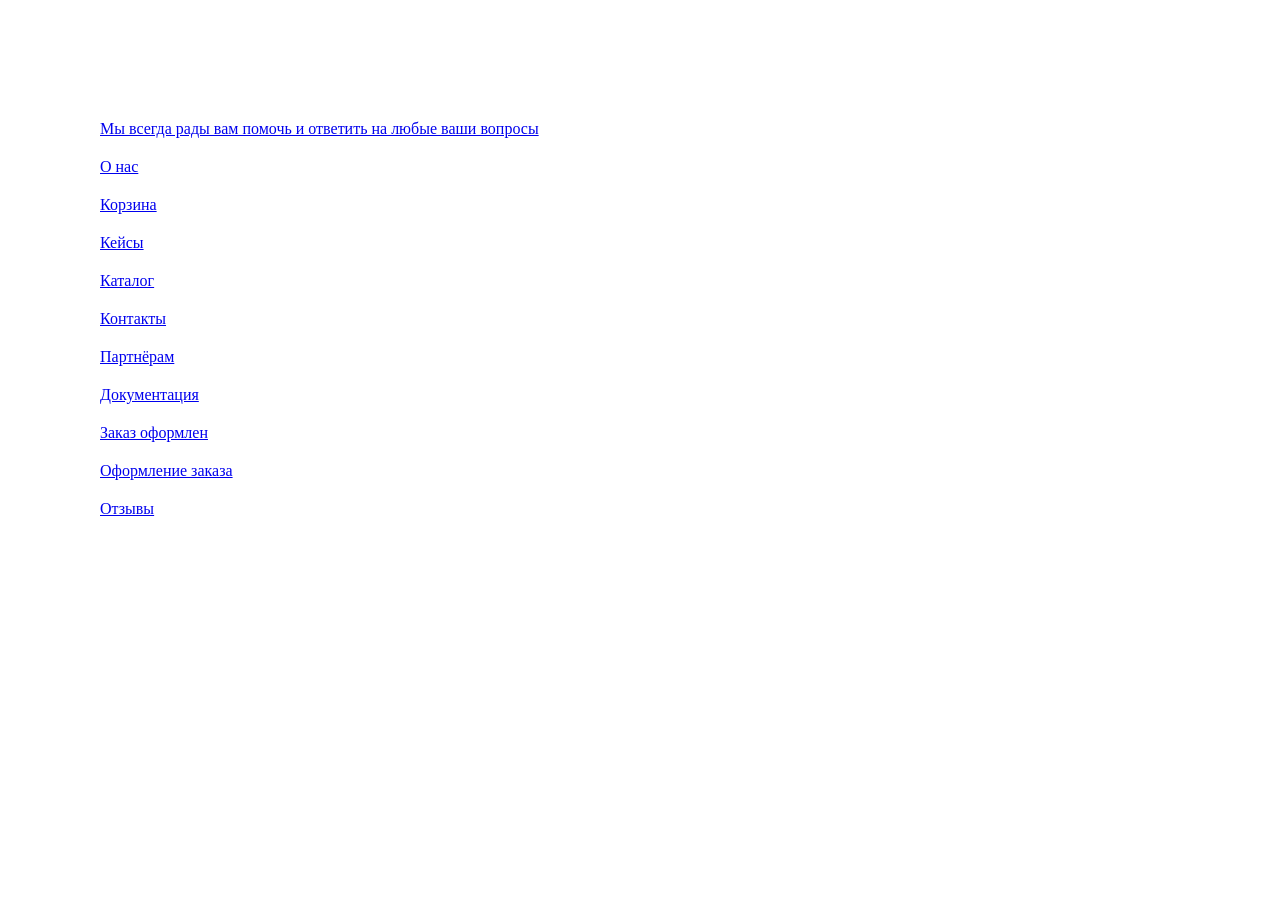
==== index.html @ a1bc340b "Add files via upload" ====
<!DOCTYPE html>
<html lang="en">
<head>
    <meta charset="UTF-8">
    <meta http-equiv="X-UA-Compatible" content="IE=edge">
    <meta name="viewport" content="width=device-width, initial-scale=1.0">
    <title>Document</title>
    <link rel="stylesheet" href="css/style.css">
</head>
<body>
    <div class="a-index">
        <a href="about-info.html">Мы всегда рады вам помочь и ответить на любые ваши вопросы</a>
        <a href="about.html">О нас</a>
        <a href="cart.html">Корзина</a>
        <a href="case.html">Кейсы</a>
        <a href="catalog.html">Каталог</a>
        <a href="contacts.html">Контакты</a>
        <a href="diller.html">Партнёрам</a>
        <a href="documentation.html">Документация</a>
        <a href="order-proc.html">Заказ оформлен</a>
        <a href="ordering.html">Оформление заказа</a>
        <a href="reviews.html">Отзывы</a>
    </div>

</body>
</html>
---- css/style.css ----
.header-about{display:-webkit-box;display:-ms-flexbox;display:flex;padding-top:70px;min-height:900px;background:url("../img/header-about-bg.png") center center/cover no-repeat;padding-left:90px}.header-about .header-text{padding-top:184px;display:-webkit-box;display:-ms-flexbox;display:flex;-webkit-box-orient:vertical;-webkit-box-direction:normal;-ms-flex-direction:column;flex-direction:column}.header-about .header-text h1{font-family:Montserrat;font-style:normal;font-weight:600;font-size:45px;line-height:64px;color:#000}.header-about .header-text p{font-family:Nunito;font-weight:200;font-size:21px;line-height:31px;color:#000;margin-top:30px}.header-about .header-text .send{margin-top:142px;width:206px;height:50px;background:#fde000;-webkit-box-shadow:0px 7px 14px rgba(253,224,0,.08);box-shadow:0px 7px 14px rgba(253,224,0,.08);border:0;font-family:Montserrat;font-style:normal;font-weight:bold;font-size:12px;line-height:31px;letter-spacing:.205em;text-transform:uppercase;color:#212121;cursor:pointer}.header-about .header-text .look-work{width:206px;height:50px;font-size:15px;line-height:0;color:#000;padding-left:21px;padding-top:24px;border-left:.5px solid #000;position:relative}.header-about .header-text .look-work .arrow{position:absolute;left:-1px;bottom:-3px}.swiper{width:773px;height:708px;margin-top:59px}.swiper-slide{text-align:center;font-size:18px;background:#fff;display:-webkit-box;display:-ms-flexbox;display:flex;-webkit-box-orient:vertical;-webkit-box-direction:normal;-ms-flex-direction:column;flex-direction:column;-webkit-box-pack:center;-ms-flex-pack:center;justify-content:center;-webkit-box-align:center;-ms-flex-align:center;align-items:center}.swiper-slide img{display:block;width:100%;height:100%;-o-object-fit:cover;object-fit:cover}.slide-text{width:100%;height:48px;background:#fff;font-family:Montserrat;font-style:normal;font-weight:600;font-size:17px;line-height:31px;color:#000;padding-top:5px}.swiper{margin-left:auto;margin-right:auto}.swiper-pc{width:100%}.swiper-arrow{margin-left:56px;margin-right:15px;padding-top:378px}.swiper-arrow img{cursor:pointer}.swiper-mobile{display:none}.swiper-mobile .swiper-slide{position:relative}.swiper-mobile .swiper-slide video{width:100%}.swiper-mobile .swiper-slide .slider-descr-mobile{position:absolute;bottom:0;left:0;padding:9px;width:100%;height:36px;background:#fff}.product{padding-top:130px}.product h2{text-align:center}.product .product-img{margin-top:130px;display:-webkit-box;display:-ms-flexbox;display:flex;-webkit-box-orient:horizontal;-webkit-box-direction:normal;-ms-flex-direction:row;flex-direction:row}.product .big-img{position:relative;z-index:10}.product .big-img img{width:100%;height:100%}.product .big-img .product-img-bg{position:absolute;top:0;left:-100%;text-align:left;background:rgba(255,255,255,.7);-webkit-backdrop-filter:blur(4px);backdrop-filter:blur(4px);width:100%;height:100%;-webkit-transition:all .3s ease;transition:all .3s ease}.product .big-img .product-img-text{position:absolute;top:0;left:-100%;-webkit-transition:all .3s ease;transition:all .3s ease}.product .big-img .product-img-text h2{margin-top:70px;margin-left:70px;text-align:left}.product .big-img .product-img-text p{text-align:left;font-family:Nunito;font-style:normal;font-weight:200;font-size:20px;line-height:31px;color:#000;margin-left:70px;margin-top:40px}.product .big-img:hover .product-img-bg,.product .big-img:hover .product-img-text{left:0}.product .small-img-top{display:-webkit-box;display:-ms-flexbox;display:flex;-webkit-box-orient:horizontal;-webkit-box-direction:normal;-ms-flex-direction:row;flex-direction:row;height:50%}.product .small-img-top .small-img-top-left{position:relative;z-index:9}.product .small-img-top .small-img-top-left img{height:100%;width:100%}.product .small-img-top .small-img-top-left .product-img-bg{position:absolute;top:0;left:-100%;text-align:left;background:rgba(255,255,255,.7);-webkit-backdrop-filter:blur(4px);backdrop-filter:blur(4px);width:100%;height:100%;-webkit-transition:all .3s ease;transition:all .3s ease}.product .small-img-top .small-img-top-left .product-img-text{position:absolute;top:0;left:-100%;-webkit-transition:all .3s ease;transition:all .3s ease}.product .small-img-top .small-img-top-left h2{margin-top:45%;margin-left:20px;text-align:left}.product .small-img-top .small-img-top-left:hover .product-img-bg,.product .small-img-top .small-img-top-left:hover .product-img-text{left:0}.product .small-img-top .small-img-top-right{position:relative;z-index:8}.product .small-img-top .small-img-top-right img{height:100%;width:100%}.product .small-img-top .small-img-top-right .product-img-bg{position:absolute;top:0;left:-100%;text-align:left;background:rgba(255,255,255,.7);-webkit-backdrop-filter:blur(4px);backdrop-filter:blur(4px);width:100%;height:100%;-webkit-transition:all .3s ease;transition:all .3s ease}.product .small-img-top .small-img-top-right .product-img-text{position:absolute;top:0;left:-100%;-webkit-transition:all .3s ease;transition:all .3s ease}.product .small-img-top .small-img-top-right h2{margin-top:45%;margin-left:20px;text-align:left}.product .small-img-top .small-img-top-right:hover .product-img-bg,.product .small-img-top .small-img-top-right:hover .product-img-text{left:0}.product .small-img-bot{display:-webkit-box;display:-ms-flexbox;display:flex;height:50%}.product .small-img-bot .small-img-bot-left{position:relative;z-index:6}.product .small-img-bot .small-img-bot-left img{width:100%;height:100%}.product .small-img-bot .small-img-bot-left .product-img-bg{position:absolute;top:0;left:-100%;text-align:left;background:rgba(255,255,255,.7);-webkit-backdrop-filter:blur(4px);backdrop-filter:blur(4px);width:100%;height:100%;-webkit-transition:all .3s ease;transition:all .3s ease}.product .small-img-bot .small-img-bot-left .product-img-text{position:absolute;top:0;left:-100%;-webkit-transition:all .3s ease;transition:all .3s ease}.product .small-img-bot .small-img-bot-left .product-img-text h2{margin-top:60%;margin-left:10px;text-align:left;font-size:25px}.product .small-img-bot .small-img-bot-left .product-img-text p{text-align:left;font-family:Nunito;font-style:normal;font-weight:200;font-size:14px;line-height:31px;color:#000;margin-left:10px;margin-top:40px}.product .small-img-bot .small-img-bot-left:hover .product-img-bg,.product .small-img-bot .small-img-bot-left:hover .product-img-text{left:0}.product .small-img-bot .small-img-bot-center{position:relative;z-index:5}.product .small-img-bot .small-img-bot-center img{width:100%;height:100%}.product .small-img-bot .small-img-bot-center .product-img-bg{position:absolute;top:0;left:-100%;text-align:left;background:rgba(255,255,255,.7);-webkit-backdrop-filter:blur(4px);backdrop-filter:blur(4px);width:100%;height:100%;-webkit-transition:all .3s ease;transition:all .3s ease}.product .small-img-bot .small-img-bot-center .product-img-text{position:absolute;top:0;left:-100%;-webkit-transition:all .3s ease;transition:all .3s ease}.product .small-img-bot .small-img-bot-center .product-img-text h2{margin-top:76%;margin-left:10px;text-align:left;font-size:25px}.product .small-img-bot .small-img-bot-center:hover .product-img-bg,.product .small-img-bot .small-img-bot-center:hover .product-img-text{left:0}.product .small-img-bot .small-img-bot-right{position:relative}.product .small-img-bot .small-img-bot-right img{width:100%;height:100%;opacity:1;-webkit-transition:.5s all ease;transition:.5s all ease}.product .small-img-bot .small-img-bot-right .bot-right-text{position:absolute;left:50%;top:50%;-webkit-transform:translate(-50%, -50%);transform:translate(-50%, -50%);font-family:Montserrat;font-style:normal;font-weight:normal;font-size:18px;line-height:31px;color:#000}.product .small-img-bot .small-img-bot-right .bot-right-text img{position:absolute;-webkit-transform:translate(0%, 0%);transform:translate(0%, 0%)}.product .small-img-bot .small-img-bot-right:hover .bot-right-text img{-webkit-transform:translate(-30%, 0%);transform:translate(-30%, 0%)}.product-mobile{display:none}.product-mobile h2{margin-top:55px;margin-bottom:55px;text-align:center}.product-mobile .product-mobile-item{position:relative;height:167px;width:100%}.product-mobile .product-mobile-item a{text-decoration:none}.product-mobile .product-mobile-item a img{opacity:.12;width:100%;height:167px}.product-mobile .product-mobile-item a img:last-child{opacity:1}.product-mobile .product-mobile-item a h2{position:absolute;top:0;margin:0;left:50%;top:50%;-webkit-transform:translate(-50%, -50%);transform:translate(-50%, -50%)}.product-mobile .product-mobile-item a p{position:absolute;font-family:Nunito;font-style:normal;font-weight:200;font-size:14px;line-height:31px;text-align:center;color:#000;left:50%;top:65%;-webkit-transform:translate(-50%, -50%);transform:translate(-50%, -50%)}.product-mobile .product-mobile-item a .arrow-left-m{width:111px;position:absolute;left:50%;top:65%;-webkit-transform:translate(-50%, -50%);transform:translate(-50%, -50%)}.number{padding-top:100px;margin-bottom:130px}.number .number-card{text-align:center;border-right:2px solid}.number .number-card h2{text-align:center;position:relative;z-index:1;padding-top:30px}.number .number-card h2 .yellow{position:absolute;width:71%;height:16px;background:#fde000;bottom:0;z-index:-1;margin-left:15%}.number .number-card .number-text{font-family:Nunito;font-style:normal;font-weight:200;font-size:20px;line-height:31px;text-align:center;color:#000;margin-top:40px;margin-bottom:10px}.number-card:last-child{border-right:0}.demonstration-1-diller{background:url("../img/demonstration-1-bg-diller.png") center center/cover no-repeat;min-height:875px;position:relative}.demonstration-1-diller .demonstration-1-bg-diller{content:"";-webkit-transition:all ease 2s;transition:all ease 2s;position:absolute;top:0;right:0;height:875px;width:100vh;background:-webkit-gradient(linear, right top, left top, color-stop(1.05%, #FFFFFF), color-stop(37.59%, rgba(255, 255, 255, 0.91)), color-stop(82.31%, rgba(255, 255, 255, 0.390625)), color-stop(98.5%, rgba(255, 255, 255, 0)));background:linear-gradient(270deg, #FFFFFF 1.05%, rgba(255, 255, 255, 0.91) 37.59%, rgba(255, 255, 255, 0.390625) 82.31%, rgba(255, 255, 255, 0) 98.5%);z-index:99}.demonstration-1-diller h2{position:absolute;z-index:100;padding-top:339px;right:25px;padding-left:15%;width:60%}.demonstration-1-diller h3{position:absolute;margin-top:100px;float:right;width:60%;z-index:100;padding-top:408px;right:25px;padding-left:15%}.demonstration-1-diller:hover .demonstration-1-bg-diller{width:200vh}.demonstration-1-mobile-diller{background:url("../img/demonstration-1-bg-mob-diller.png") center center/cover no-repeat;padding:40px 20px 40px 20px;display:none}.demonstration-1-mobile-diller h3{margin-top:25px}.demonstration-2-mobile-diller{background:url("../img/demonstration-2-bg-mob-diller.png") center center/cover no-repeat;padding:40px 20px 40px 20px;display:none}.demonstration-2-mobile-diller h3{margin-top:25px}.demonstration-3-mobile-diller{background:url("../img/demonstration-3-bg-mob-diller.png") center center/cover no-repeat;padding:40px 20px 40px 20px;display:none}.demonstration-3-mobile-diller h3{margin-top:25px}.demonstration-2-diller{background:url("../img/demonstration-2-bg-diller.png") center center/cover no-repeat;min-height:875px;position:relative}.demonstration-2-diller .demonstration-2-bg-diller{content:"";-webkit-transition:all ease 2s;transition:all ease 2s;position:absolute;left:0px;height:875px;padding-top:339px;width:50%;background:-webkit-gradient(linear, left top, right top, color-stop(1.05%, #FFFFFF), color-stop(37.59%, rgba(255, 255, 255, 0.91)), color-stop(82.31%, rgba(255, 255, 255, 0.390625)), color-stop(98.5%, rgba(255, 255, 255, 0)));background:linear-gradient(-270deg, #FFFFFF 1.05%, rgba(255, 255, 255, 0.91) 37.59%, rgba(255, 255, 255, 0.390625) 82.31%, rgba(255, 255, 255, 0) 98.5%);text-align:right;padding-right:100px;padding-left:0}.demonstration-2-diller h2{position:absolute;z-index:100;padding-top:339px;left:25px;padding-right:15%;width:60%}.demonstration-2-diller h3{position:absolute;margin-top:100px;float:left;width:60%;z-index:100;padding-top:408px;left:25px;padding-right:15%}.demonstration-2-diller:hover .demonstration-2-bg-diller{width:100%}.demonstration-3-diller{background:url("../img/demonstration-2-bg-diller.png") center center/cover no-repeat;min-height:875px;position:relative}.demonstration-3-diller .demonstration-3-text-diller{content:"";-webkit-transition:all ease 2s;transition:all ease 2s;position:absolute;top:0;right:0;height:875px;width:100vh;background:-webkit-gradient(linear, right top, left top, color-stop(1.05%, #FFFFFF), color-stop(37.59%, rgba(255, 255, 255, 0.91)), color-stop(82.31%, rgba(255, 255, 255, 0.390625)), color-stop(98.5%, rgba(255, 255, 255, 0)));background:linear-gradient(270deg, #FFFFFF 1.05%, rgba(255, 255, 255, 0.91) 37.59%, rgba(255, 255, 255, 0.390625) 82.31%, rgba(255, 255, 255, 0) 98.5%);z-index:99}.demonstration-3-diller h2{position:absolute;z-index:100;padding-top:339px;right:25px;width:60%;padding-left:15%;line-height:54px}.demonstration-3-diller h3{position:absolute;margin-top:100px;width:60%;z-index:100;padding-top:475px;right:25px;padding-left:15%}.demonstration-3-diller:hover .demonstration-3-text-diller{width:200vh}.order{min-height:693px}.order .order-forms{display:-webkit-box;display:-ms-flexbox;display:flex;-webkit-box-orient:vertical;-webkit-box-direction:normal;-ms-flex-direction:column;flex-direction:column}.order .order-forms h2{font-size:19px;line-height:31px;text-align:center;color:#0d0d0d;margin-top:130px;text-align:center}.order .order-forms .phone-form{margin:0 auto;margin-top:33px;width:293px;height:39px;background:rgba(198,198,198,.19);font-family:Montserrat;font-style:normal;font-weight:200;font-size:15px;line-height:31px;text-align:center;color:#afafaf;border:0}.order .order-forms .name-form{margin:0 auto;margin-top:30px;width:293px;height:39px;background:rgba(198,198,198,.19);font-family:Montserrat;font-style:normal;font-weight:200;font-size:15px;line-height:31px;text-align:center;color:#afafaf;border:0}.order .order-forms .load{margin:0 auto;width:155.93px;height:37px;background:rgba(0,0,0,0);margin-top:40px;cursor:pointer}.order .order-forms .send-order{margin:0 auto;margin-top:20px;width:177px;height:42px;background:#fde000;-webkit-box-shadow:0px 8px 13px rgba(253,224,0,.28);box-shadow:0px 8px 13px rgba(253,224,0,.28);font-family:Montserrat;font-style:normal;font-weight:600;font-size:14px;line-height:17px;color:#000;border:0;cursor:pointer}.order .order-forms p{margin-top:30px;font-family:Montserrat;font-style:normal;font-weight:200;font-size:10px;line-height:15px;text-align:center;color:#000}.order .order-titles{margin-top:282px}.order .order-titles h3{margin-top:40px}.modal-send{left:50%;top:50%;-webkit-transform:translate(-50%, -50%);transform:translate(-50%, -50%);margin:0 auto;padding:20px 20px;padding-top:70px;position:fixed;background:#fff;height:90%;width:40%;display:-webkit-box;display:-ms-flexbox;display:flex;-webkit-box-orient:vertical;-webkit-box-direction:normal;-ms-flex-direction:column;flex-direction:column;z-index:10001;display:none}.modal-send h2{text-align:center;margin-bottom:10px}.modal-send input{width:85%;height:55px;margin:0 auto;margin-top:30px;background:rgba(198,198,198,.19);border:0;padding-left:30px}.modal-send textarea{width:85%;height:85px;margin:0 auto;margin-top:30px;background:rgba(198,198,198,.19);border:0;padding-left:30px;padding-top:10px;padding-right:30px;resize:none}.modal-send p{font-family:Nunito;font-style:normal;font-weight:200;font-size:20px;line-height:31px;text-align:center;color:#000;margin-top:40px}.modal-send p a{color:#3b3b3b}.modal-send button{height:67px;width:70%;background:#fde000;border:0;margin:0 auto;margin-top:30px;font-family:Montserrat;font-style:normal;font-weight:600;font-size:14px;line-height:17px;color:#000;cursor:pointer}.close{position:absolute;height:20px;width:20px;top:30px;right:30px;cursor:pointer}.modal-bg{display:none;position:fixed;width:200vh;height:200vh;z-index:10000;background:#000;opacity:.8}.mobile{display:none;width:100%;position:fixed;z-index:9999;background:#fff}.mobile .menu-mobile{height:73px;-webkit-box-shadow:0px 6px 11px rgba(0,0,0,.03);box-shadow:0px 6px 11px rgba(0,0,0,.03);position:relative}.mobile .menu-mobile .logo{position:absolute;left:50%;top:0;-webkit-transform:translate(-50%, 0);transform:translate(-50%, 0);z-index:9999}.mobile .menu-mobile .loop-mobile{position:absolute;top:50%;-webkit-transform:translate(0, -50%);transform:translate(0, -50%);left:20px}.mobile .menu-mobile .hamburger{display:block;position:absolute;right:10px;top:22px;width:34px;height:18px}.mobile .menu-mobile .hamburger span{display:block;height:5px;width:100%;background-color:#000;margin-top:4px;-webkit-transition:.5s all;transition:.5s all}.mobile .menu-mobile .hamburger-active{top:41px}.mobile .menu-mobile .hamburger-active span{margin-top:-5px}.mobile .menu-mobile .hamburger-active span:nth-child(1){-webkit-transform:rotate(-45deg);transform:rotate(-45deg)}.mobile .menu-mobile .hamburger-active span:nth-child(2){display:none}.mobile .menu-mobile .hamburger-active span:nth-child(3){-webkit-transform:rotate(45deg);transform:rotate(45deg)}.mobile .menu-mobile-items{padding-bottom:100%;height:100vh;padding-top:54px;display:none;-webkit-transition:.5s all;transition:.5s all;position:relative}.mobile .menu-mobile-items .call-order{width:181px;height:38px;background:#fde000;border:0;-webkit-box-shadow:0px 9px 11px rgba(253,224,0,.19);box-shadow:0px 9px 11px rgba(253,224,0,.19);font-family:Montserrat;font-weight:600;font-size:13px;line-height:16px;color:#000;cursor:pointer;display:block;margin:0 auto;margin-top:40px}.mobile .menu-mobile-items .back{font-family:Montserrat;font-style:normal;font-weight:normal;font-size:24px;line-height:29px;color:#0b0b0b;text-align:center;margin-top:29px}.mobile .menu-mobile-items ul li{list-style:none;margin-top:15px;text-align:center}.mobile .menu-mobile-items ul li a{text-decoration:none;font-family:Montserrat;font-style:normal;font-weight:normal;font-size:24px;line-height:29px;color:#0b0b0b}.mobile .menu-mobile-items ul li a:hover{font-weight:600;font-size:24px;line-height:29px;color:#0b0b0b}.send-mobile{display:none;margin:0 auto;margin-top:25px;margin-bottom:40px;width:206px;height:50px;background:#fde000;-webkit-box-shadow:0px 7px 14px rgba(253,224,0,.08);box-shadow:0px 7px 14px rgba(253,224,0,.08);border:0;font-family:Montserrat;font-style:normal;font-weight:600;font-size:12px;line-height:31px;letter-spacing:.205em;text-transform:uppercase;color:#212121}.loop-modal{width:100%;height:100%;position:fixed;background:#fff;left:50%;top:50%;-webkit-transform:translate(-50%, -50%);transform:translate(-50%, -50%);z-index:-1;padding:200px 20px}.loop-modal .loop-modal-content{position:relative}.loop-modal .loop-modal-content input{background:#f2f2f2;display:block;margin:0 auto;position:relative;width:80%;height:44px;font-family:Nunito;font-style:normal;font-weight:200;font-size:21px;line-height:31px;text-align:center;color:#000;border:0}.loop-modal .loop-modal-content img{position:absolute;top:14px;left:13%}.loop-modal .loop-modal-content button{display:block;margin:0 auto;width:181px;height:38px;border:0;background:#fde000;-webkit-box-shadow:0px 9px 11px rgba(253,224,0,.19);box-shadow:0px 9px 11px rgba(253,224,0,.19);font-family:Montserrat;font-style:normal;font-weight:500;font-size:13px;line-height:16px;color:#000;margin-top:25px}.loop-modal .loop-modal-content .back{font-family:Montserrat;font-style:normal;font-weight:normal;font-size:24px;line-height:29px;color:#0b0b0b;text-align:center;margin-top:29px}@media(max-width: 1663px){.menu .menu-items ul{margin-left:138px;min-width:650px}}@media(max-width: 1590px){h2{font-size:35px}.product .small-img-bot .small-img-bot-right .bot-right-text{left:45%}}@media(max-width: 1282px){.fixed-button{width:158px;height:83px}.header-about .header-text h1{font-size:27px;line-height:44px}.menu{padding-left:0}.menu .menu-items ul{margin-left:126px;min-width:596px}.product .big-img .product-img-text h2{margin-left:30px}.product .big-img .product-img-text p{font-size:15px;margin-left:30px}.product .small-img-bot .small-img-bot-left .product-img-text h2{font-size:20px}}@media(max-width: 1220px){.product .small-img-bot .small-img-bot-center .product-img-text,.product .small-img-bot .small-img-bot-left .product-img-text{left:-120%}.product .small-img-bot .small-img-bot-center .product-img-text h2,.product .small-img-bot .small-img-bot-left .product-img-text h2{margin-top:60%}.product .small-img-bot .small-img-bot-center .product-img-text p,.product .small-img-bot .small-img-bot-left .product-img-text p{margin-top:0}h2{font-size:25px}.footer-space img{bottom:0;right:0}}@media(max-width: 1062px){.menu .call-order{font-size:10px;width:40%}.demonstration-3-diller h2{line-height:35px}}@media(max-width: 992px){.header-about{padding-left:0;-webkit-box-orient:vertical;-webkit-box-direction:normal;-ms-flex-direction:column;flex-direction:column}.mobile{display:block}.menu,.fixed-button,.swiper-arrow,.swiper-pc{display:none}.swiper-mobile{display:block;width:100%;padding:0 25px;height:372px}h1{text-align:center;font-size:24px;line-height:29px;color:#000;padding-left:10%;padding-right:10%}.header-about .header-text{padding-top:140px}.header-about .header-text .look-work{display:none}.header-about .header-text p{text-align:center;display:block;margin:0 auto;margin-top:25px}.header-about .header-text .send{margin:0 auto;display:none;margin-top:25px}.product{display:none}.product .product-img{margin-top:55px}.product h2{font-family:Montserrat;font-style:normal;font-weight:600;font-size:24px;line-height:29px;text-align:center;color:#000}.send-mobile,.product-mobile{display:block}.number .number-card{border:0}.number .number-card .number-text{font-size:14px;line-height:17px;padding-left:20%;padding-right:20%}.number .number-card h2{font-family:Montserrat;font-style:normal;font-weight:600;font-size:36px;line-height:31px;color:#000}.number .number-card h2 .yellow{width:40%;margin-left:30%}.order .order-titles{display:none}.demonstration-2-diller h3{margin-top:25px}}@media(max-width: 768px){header .header-text{padding-top:67px}header .header-text p{padding-left:4%;padding-right:4%}header .header-text h1{font-size:27px;line-height:29px;padding-left:4%;padding-right:4%}.demonstration-1-diller,.demonstration-2-diller,.demonstration-3-diller{display:none}.demonstration-1-mobile-diller,.demonstration-2-mobile-diller,.demonstration-3-mobile-diller{display:block}.number{padding-top:50px;margin-bottom:50px}footer{min-height:570px;padding-top:20px}footer .footer-social{margin-top:20px}footer .footer-descr{margin-top:20px;font-family:Nunito;font-style:normal;font-weight:300;font-size:7px;line-height:11px;text-align:center;color:#000}footer .footer-descr .footer-year{margin-top:10px}footer .footer-list-1 .footer-title-1,footer .footer-list-1 .footer-title-2{font-size:12px;display:inline;border-right:1px solid;border-color:#acacac;color:#acacac;cursor:pointer;padding-right:30%}footer .footer-list-1 .footer-title-1:hover,footer .footer-list-1 .footer-title-2:hover{font-family:Nunito;font-style:normal;font-weight:600;font-size:12px;line-height:31px;color:#000}footer .footer-list-1 .footer-title-active{color:#000}footer .footer-list-1 .footer-title-3{font-size:12px;display:inline;color:#acacac;cursor:pointer}footer .footer-list-1 .footer-title-3:hover{font-family:Nunito;font-style:normal;font-weight:600;font-size:12px;line-height:31px;color:#000}footer .footer-list-1 .footer-title-active{color:#000}footer .footer-list-1 li{margin-top:0;font-size:13px;font-family:Nunito;font-style:normal;font-weight:bold;line-height:31px}footer .footer-list-2{margin-top:20px}footer .footer-list-2 li{font-family:Nunito;font-style:normal;font-weight:600;font-size:13px;line-height:31px;-webkit-text-decoration-line:underline;text-decoration-line:underline;color:#000}.footer-list-line{width:184px;height:1px;background:#000;display:block;margin:0 auto;margin-top:30px}.footer-space{background:#f2f2f2;padding-top:10px;display:-webkit-box;display:-ms-flexbox;display:flex;-webkit-box-orient:vertical;-webkit-box-direction:normal;-ms-flex-direction:column;flex-direction:column}.footer-space img{position:inherit;display:block;margin:0 auto;width:70px;height:31px}.footer-space p{opacity:1;display:block;text-align:center;margin:0 auto;font-family:Nunito;font-style:normal;font-weight:300;font-size:9px;line-height:31px;color:#000}.ul-2,.ul-3{display:none}.modal-send{width:90%;height:90%}.product-mobile .product-mobile-item a h2{font-size:21px;width:100%}}@media(max-width: 768px)and (max-width: 450px){.product-mobile .product-mobile-item a p{width:100%}.swiper-mobile{height:184px}header{min-height:700px}}@media(max-width: 768px)and (max-width: 374px){footer .footer-list-1 .footer-title-1,footer .footer-list-1 .footer-title-2{border:0}footer .footer-list-1 .footer-title-1,footer .footer-list-1 .footer-title-2,footer .footer-list-1 .footer-title-3,footer .footer-list-1 .footer-title-1:hover,footer .footer-list-1 .footer-title-2:hover,footer .footer-list-1 .footer-title-3:hover,footer .footer-list-1 li a{font-size:9px;width:100%}}*{-webkit-box-sizing:border-box;box-sizing:border-box;margin:0;padding:0}body{overflow-x:hidden}h2{font-family:Montserrat;font-style:normal;font-weight:600;font-size:47px;line-height:31px;color:#000}h3{font-family:Nunito;font-style:normal;font-weight:200;font-size:20px;line-height:31px;color:#000}.menu{-webkit-box-shadow:0px 6px 11px rgba(0,0,0,.03);box-shadow:0px 6px 11px rgba(0,0,0,.03);min-height:86px;padding-left:90px;position:fixed;z-index:9900;background:#fff;width:100%}.menu .menu-items{display:-webkit-box;display:-ms-flexbox;display:flex}.menu .menu-items .logo{position:absolute}.menu .menu-items ul{display:-webkit-box;display:-ms-flexbox;display:flex;-webkit-box-pack:justify;-ms-flex-pack:justify;justify-content:space-between;padding-left:0;margin-left:200px;min-width:800px;margin-top:29px}.menu .menu-items ul li{list-style:none}.menu .menu-items ul li a{text-decoration:none;font-family:Montserrat;font-weight:400;font-size:14px;color:#0b0b0b}.menu .menu-items ul li:hover{border-bottom:3px solid}.menu .menu-items ul li:hover a{font-family:Montserrat;font-style:normal;font-weight:600;font-size:14px;color:#0b0b0b}.menu input{width:20%;height:36px;left:1140px;margin-top:26px;background:#f2f2f2;border:0;padding-left:37px;margin-left:60px;background:url("../icons/loop.svg") no-repeat 11px 9px;background-color:#f2f2f2}.menu .call-order{margin-left:25px;margin-right:60px;margin-top:24px;width:10%;height:38px;background:#fde000;border:0;-webkit-box-shadow:0px 9px 11px rgba(253,224,0,.19);box-shadow:0px 9px 11px rgba(253,224,0,.19);font-family:Montserrat;font-weight:600;font-size:13px;line-height:16px;color:#000;cursor:pointer}.menu .cart-menu{position:absolute;right:17px;top:27px;width:37px;height:31px;margin-left:52px}header{display:-webkit-box;display:-ms-flexbox;display:flex;padding-top:70px;min-height:900px;background:url("../img/header-bg.png") center center/cover no-repeat;padding-left:90px}header .header-text{padding-top:184px;display:-webkit-box;display:-ms-flexbox;display:flex;-webkit-box-orient:vertical;-webkit-box-direction:normal;-ms-flex-direction:column;flex-direction:column}header .header-text h1{font-family:Montserrat;font-style:normal;font-weight:600;font-size:45px;line-height:64px;color:#000}header .header-text p{font-family:Nunito;font-weight:200;font-size:21px;line-height:31px;color:#000;margin-top:30px}header .header-text .send{margin-top:142px;width:206px;height:50px;background:#fde000;-webkit-box-shadow:0px 7px 14px rgba(253,224,0,.08);box-shadow:0px 7px 14px rgba(253,224,0,.08);border:0;font-family:Montserrat;font-style:normal;font-weight:bold;font-size:12px;line-height:31px;letter-spacing:.205em;text-transform:uppercase;color:#212121;cursor:pointer}header .header-text .look-work{width:206px;height:50px;font-size:15px;line-height:0;color:#000;padding-left:21px;padding-top:24px;border-left:.5px solid #000;position:relative}header .header-text .look-work .arrow{position:absolute;left:-1px;bottom:-3px}.cart{padding-top:202px}.cart h1{font-family:Montserrat;font-style:normal;font-weight:normal;font-size:47px;color:#000;text-align:center}.cart h2{font-family:Nunito;font-style:normal;font-weight:normal;font-size:19px;line-height:31px;color:#0d0d0d;text-align:center}.cart .cart-item{padding-right:40px;display:-webkit-box;display:-ms-flexbox;display:flex;height:668px;margin-left:90px}.cart .cart-item .check-img{display:-webkit-box;display:-ms-flexbox;display:flex;width:100%}.cart .cart-item .checkbox{position:absolute;z-index:-1;opacity:0;top:50%;-webkit-transform:translate(0, -50%);transform:translate(0, -50%)}.cart .cart-item .checkbox+label{display:-webkit-box;display:-ms-flexbox;display:flex;height:24px;-webkit-box-align:center;-ms-flex-align:center;align-items:center;-webkit-user-select:none;-moz-user-select:none;-ms-user-select:none;user-select:none;position:relative;top:50%;-webkit-transform:translate(0, -50%);transform:translate(0, -50%)}.cart .cart-item .checkbox+label::before{content:"";display:inline;width:22px;height:22px;-ms-flex-negative:0;flex-shrink:0;-webkit-box-flex:0;-ms-flex-positive:0;flex-grow:0;border:1px solid #0d0d0d;margin-right:.5em;background-repeat:no-repeat;background-position:center center;background-size:50% 50%}.cart .cart-item .checkbox:checked+label::before{background:url("../icons/check.svg") center center no-repeat}.cart .cart-item .cart-img{margin-left:68px;padding-right:30px;width:100%;position:relative;top:50%;-webkit-transform:translate(0, -50%);transform:translate(0, -50%)}.cart .cart-item .cart-item-text{margin-left:70px;display:-webkit-box;display:-ms-flexbox;display:flex;-webkit-box-orient:vertical;-webkit-box-direction:normal;-ms-flex-direction:column;flex-direction:column;position:relative;top:77%;-webkit-transform:translate(0, -50%);transform:translate(0, -50%)}.cart .cart-item .cart-item-text h3{font-family:Nunito;font-style:normal;font-weight:bold;font-size:19px;line-height:31px;color:#0d0d0d}.cart .cart-item .cart-item-text .vertical-size,.cart .cart-item .cart-item-text .horizontal-size{font-family:Nunito;font-style:normal;font-weight:normal;font-size:19px;line-height:31px;color:#0d0d0d}.cart .cart-item .cart-item-text .vertical-size{margin-top:5px}.cart .cart-item .cart-item-text .number-cart{display:block;font-family:Montserrat;font-style:normal;font-weight:600;font-size:19px;line-height:31px;color:#0d0d0d;position:relative;padding-left:28px;margin-top:10px}.cart .cart-item .cart-item-text .number-cart .minus{position:absolute;top:50%;-webkit-transform:translate(0, -50%);transform:translate(0, -50%);left:0}.cart .cart-item .cart-item-text .number-cart .plus{position:absolute;top:50%;-webkit-transform:translate(0, -50%);transform:translate(0, -50%);left:72px}.cart .cart-item .cart-item-text .price{display:-webkit-box;display:-ms-flexbox;display:flex;margin-top:20px}.cart .cart-item .cart-item-text .price .price-text{font-family:Montserrat;font-style:normal;font-weight:600;font-size:36px;line-height:31px;color:#000}.cart .cart-item .cart-item-text .price .price-value{font-family:Montserrat;font-style:normal;font-weight:600;font-size:36px;line-height:31px;color:#000;margin-left:5px}.cart .cart-item .cart-item-text .exam{margin-top:20px;display:-webkit-box;display:-ms-flexbox;display:flex}.cart .cart-item .cart-item-text .exam .exam-text{font-family:Montserrat;font-style:normal;font-weight:normal;font-size:14px;line-height:31px;color:#0d0d0d;margin-left:20px}.cart .final-price{position:relative;left:50%;-webkit-transform:translate(-50%, 0);transform:translate(-50%, 0)}.cart .final-price h2{font-family:Montserrat;font-style:normal;font-weight:normal;line-height:31px;color:#000;text-align:center}.cart .final-price .final-price-cart{display:-webkit-box;display:-ms-flexbox;display:flex;-webkit-box-orient:vertical;-webkit-box-direction:normal;-ms-flex-direction:column;flex-direction:column;width:412px;margin:0 auto}.cart .final-price .final-price-cart h3{font-family:Nunito;font-style:normal;font-weight:bold;font-size:19px;line-height:31px;color:#0d0d0d;margin-top:130px}.cart .final-price .final-price-cart .final-price-cart-item{display:-webkit-box;display:-ms-flexbox;display:flex}.cart .final-price .final-price-cart .final-price-cart-item .final-price-cart-item-name{font-family:Nunito;font-style:normal;font-weight:normal;font-size:19px;line-height:31px;color:#0d0d0d}.cart .final-price .final-price-cart .final-price-cart-item .final-price-cart-item-price{font-family:Nunito;font-style:normal;font-weight:normal;font-size:19px;line-height:31px;color:#0d0d0d;padding-left:17%}.cart .final-price .final-price-value{text-align:center;display:-webkit-box;display:-ms-flexbox;display:flex;margin:0 auto;width:230px;margin-top:70px}.cart .final-price .final-price-value .final-price-value-text{text-align:center;font-family:Montserrat;font-style:normal;font-weight:600;font-size:36px;line-height:31px;color:#000}.cart .final-price .final-price-value .final-price-value-number{font-family:Montserrat;font-style:normal;font-weight:600;font-size:36px;line-height:31px;color:#000;padding-left:10px}.cart button{background:#fde000;-webkit-box-shadow:0px 9px 11px rgba(253,224,0,.19);box-shadow:0px 9px 11px rgba(253,224,0,.19);width:210px;height:47px;font-family:Montserrat;font-style:normal;font-weight:600;font-size:14px;line-height:17px;color:#000;display:block;margin:0 auto;border:0;margin-top:30px}.cart p{text-align:center;font-family:Nunito;font-style:normal;font-weight:normal;font-size:19px;line-height:31px;color:#0d0d0d;padding:0 448px;margin-top:30px;margin-bottom:130px}.cart p span{font-weight:bold}.modal-send{left:50%;top:50%;-webkit-transform:translate(-50%, -50%);transform:translate(-50%, -50%);margin:0 auto;padding:20px 20px;padding-top:70px;position:fixed;background:#fff;height:90%;width:40%;display:-webkit-box;display:-ms-flexbox;display:flex;-webkit-box-orient:vertical;-webkit-box-direction:normal;-ms-flex-direction:column;flex-direction:column;z-index:10001;display:none}.modal-send h2{text-align:center;margin-bottom:10px}.modal-send input{width:85%;height:55px;margin:0 auto;margin-top:30px;background:rgba(198,198,198,.19);border:0;padding-left:30px}.modal-send textarea{width:85%;height:85px;margin:0 auto;margin-top:30px;background:rgba(198,198,198,.19);border:0;padding-left:30px;padding-top:10px;padding-right:30px;resize:none}.modal-send p{font-family:Nunito;font-style:normal;font-weight:200;font-size:20px;line-height:31px;text-align:center;color:#000;margin-top:40px}.modal-send p a{color:#3b3b3b}.modal-send button{height:67px;width:70%;background:#fde000;border:0;margin:0 auto;margin-top:30px;font-family:Montserrat;font-style:normal;font-weight:600;font-size:14px;line-height:17px;color:#000;cursor:pointer}.close{position:absolute;height:20px;width:20px;top:30px;right:30px;cursor:pointer}.modal-bg{display:none;position:fixed;width:200vh;height:200vh;z-index:10000;background:#000;opacity:.8}.mobile{display:none;width:100%;position:fixed;z-index:9999;background:#fff}.mobile .menu-mobile{height:73px;-webkit-box-shadow:0px 6px 11px rgba(0,0,0,.03);box-shadow:0px 6px 11px rgba(0,0,0,.03);position:relative}.mobile .menu-mobile .logo{position:absolute;left:50%;top:0;-webkit-transform:translate(-50%, 0);transform:translate(-50%, 0);z-index:9999}.mobile .menu-mobile .loop-mobile{position:absolute;top:50%;-webkit-transform:translate(0, -50%);transform:translate(0, -50%);left:20px}.mobile .menu-mobile .hamburger{display:block;position:absolute;right:10px;top:22px;width:34px;height:18px}.mobile .menu-mobile .hamburger span{display:block;height:5px;width:100%;background-color:#000;margin-top:4px;-webkit-transition:.5s all;transition:.5s all}.mobile .menu-mobile .hamburger-active{top:41px}.mobile .menu-mobile .hamburger-active span{margin-top:-5px}.mobile .menu-mobile .hamburger-active span:nth-child(1){-webkit-transform:rotate(-45deg);transform:rotate(-45deg)}.mobile .menu-mobile .hamburger-active span:nth-child(2){display:none}.mobile .menu-mobile .hamburger-active span:nth-child(3){-webkit-transform:rotate(45deg);transform:rotate(45deg)}.mobile .menu-mobile-items{padding-bottom:100%;height:100vh;padding-top:54px;display:none;-webkit-transition:.5s all;transition:.5s all;position:relative}.mobile .menu-mobile-items .call-order{width:181px;height:38px;background:#fde000;border:0;-webkit-box-shadow:0px 9px 11px rgba(253,224,0,.19);box-shadow:0px 9px 11px rgba(253,224,0,.19);font-family:Montserrat;font-weight:600;font-size:13px;line-height:16px;color:#000;cursor:pointer;display:block;margin:0 auto;margin-top:40px}.mobile .menu-mobile-items .back{font-family:Montserrat;font-style:normal;font-weight:normal;font-size:24px;line-height:29px;color:#0b0b0b;text-align:center;margin-top:29px}.mobile .menu-mobile-items ul li{list-style:none;margin-top:15px;text-align:center}.mobile .menu-mobile-items ul li a{text-decoration:none;font-family:Montserrat;font-style:normal;font-weight:normal;font-size:24px;line-height:29px;color:#0b0b0b}.mobile .menu-mobile-items ul li a:hover{font-weight:600;font-size:24px;line-height:29px;color:#0b0b0b}.send-mobile{display:none;margin:0 auto;margin-top:25px;margin-bottom:40px;width:206px;height:50px;background:#fde000;-webkit-box-shadow:0px 7px 14px rgba(253,224,0,.08);box-shadow:0px 7px 14px rgba(253,224,0,.08);border:0;font-family:Montserrat;font-style:normal;font-weight:600;font-size:12px;line-height:31px;letter-spacing:.205em;text-transform:uppercase;color:#212121}.loop-modal{width:100%;height:100%;position:fixed;background:#fff;left:50%;top:50%;-webkit-transform:translate(-50%, -50%);transform:translate(-50%, -50%);z-index:-1;padding:200px 20px}.loop-modal .loop-modal-content{position:relative}.loop-modal .loop-modal-content input{background:#f2f2f2;display:block;margin:0 auto;position:relative;width:80%;height:44px;font-family:Nunito;font-style:normal;font-weight:200;font-size:21px;line-height:31px;text-align:center;color:#000;border:0}.loop-modal .loop-modal-content img{position:absolute;top:14px;left:13%}.loop-modal .loop-modal-content button{display:block;margin:0 auto;width:181px;height:38px;border:0;background:#fde000;-webkit-box-shadow:0px 9px 11px rgba(253,224,0,.19);box-shadow:0px 9px 11px rgba(253,224,0,.19);font-family:Montserrat;font-style:normal;font-weight:500;font-size:13px;line-height:16px;color:#000;margin-top:25px}.loop-modal .loop-modal-content .back{font-family:Montserrat;font-style:normal;font-weight:normal;font-size:24px;line-height:29px;color:#0b0b0b;text-align:center;margin-top:29px}@media(max-width: 1663px){.menu .menu-items ul{margin-left:138px;min-width:650px}}@media(max-width: 1590px){h2{font-size:35px}}@media(max-width: 1439px){.cart .cart-item{height:500px}}@media(max-width: 1282px){.fixed-button{width:158px;height:83px}header .header-text h1{font-size:27px;line-height:44px}.menu{padding-left:0}.menu .menu-items ul{margin-left:126px;min-width:596px}.cart .cart-item{height:420px}.cart .final-price h2{margin-top:130px}.cart p{padding:0 200px}}@media(max-width: 1220px){h2{font-size:25px}.footer-space img{bottom:0;right:0}}@media(max-width: 1062px){.menu .call-order{font-size:10px;width:40%}}@media(max-width: 992px){.cart p{margin-bottom:55px;padding:0 60px}.ul-2,.ul-3{display:none}header{padding-left:0;-webkit-box-orient:vertical;-webkit-box-direction:normal;-ms-flex-direction:column;flex-direction:column}.mobile{display:block}.menu,.fixed-button{display:none}h1{text-align:center;font-size:24px;line-height:29px;color:#000;padding-left:10%;padding-right:10%}header .header-text{padding-top:140px}header .header-text .look-work{display:none}header .header-text p{text-align:center;display:block;margin:0 auto;margin-top:25px}header .header-text .send{margin:0 auto;display:none;margin-top:25px}.send-mobile,.product-mobile{display:block}.cart h1{font-size:24px}.cart h2{display:none}.cart .cart-item{-webkit-box-orient:vertical;-webkit-box-direction:normal;-ms-flex-direction:column;flex-direction:column;margin-left:20px;margin-right:40px;margin-bottom:440px}.cart .cart-item .cart-item-text{position:static;margin-left:0;margin-top:130px}.cart .final-price{-webkit-transform:translate(0, 0);transform:translate(0, 0);left:0;position:static;margin-top:400px;margin-left:20px}.cart .final-price .final-price-cart{margin:0}.cart .final-price .final-price-value-text,.cart .final-price .final-price-value-number{font-family:Montserrat;font-style:normal;font-weight:600;font-size:18px;line-height:31px;color:#000}footer{min-height:570px;padding-top:20px}footer .footer-social{margin-top:20px}footer .footer-descr{margin-top:20px;font-family:Nunito;font-style:normal;font-weight:300;font-size:7px;line-height:11px;text-align:center;color:#000}footer .footer-descr .footer-year{margin-top:10px}footer .footer-list-1 .footer-title-1,footer .footer-list-1 .footer-title-2{font-size:12px;display:inline;border-right:1px solid;border-color:#acacac;color:#acacac;cursor:pointer;padding-right:40%}footer .footer-list-1 .footer-title-1:hover,footer .footer-list-1 .footer-title-2:hover{font-family:Nunito;font-style:normal;font-weight:600;font-size:12px;line-height:31px;color:#000}footer .footer-list-1 .footer-title-active{color:#000}footer .footer-list-1 .footer-title-3{font-size:12px;display:inline;color:#acacac;cursor:pointer}footer .footer-list-1 .footer-title-3:hover{font-family:Nunito;font-style:normal;font-weight:600;font-size:12px;line-height:31px;color:#000}footer .footer-list-1 .footer-title-active{color:#000}footer .footer-list-1 li{margin-top:0;font-size:13px;font-family:Nunito;font-style:normal;font-weight:bold;line-height:31px}footer .footer-list-2{margin-top:20px}footer .footer-list-2 li{font-family:Nunito;font-style:normal;font-weight:600;font-size:13px;line-height:31px;-webkit-text-decoration-line:underline;text-decoration-line:underline;color:#000}.footer-list-line{width:184px;height:1px;background:#000;display:block;margin:0 auto;margin-top:30px}.footer-space{background:#f2f2f2;padding-top:10px;display:-webkit-box;display:-ms-flexbox;display:flex;-webkit-box-orient:vertical;-webkit-box-direction:normal;-ms-flex-direction:column;flex-direction:column}.footer-space img{position:inherit;display:block;margin:0 auto;width:70px;height:31px}.footer-space p{opacity:1;display:block;text-align:center;margin:0 auto;font-family:Nunito;font-style:normal;font-weight:300;font-size:9px;line-height:31px;color:#000}.ul-2,.ul-3{display:none}}@media(max-width: 768px){.cart .cart-item{margin-bottom:300px}h1{margin-bottom:59px}.cart .final-price{margin-top:200px}.cart p{padding:0 23px;font-size:14px;line-height:13.5px}header .header-text{padding-top:67px}header .header-text p{padding-left:4%;padding-right:4%}header .header-text h1{font-size:27px;line-height:29px;padding-left:4%;padding-right:4%}.modal-send{width:90%;height:90%}.product-mobile .product-mobile-item a h2{font-size:21px;width:100%}}@media(max-width: 450px){.cart .cart-item{margin-bottom:100px}.cart .final-price .final-price-cart{width:280px}.cart .cart-item .cart-item-text .exam .exam-text{font-size:12px;line-height:17px}.cart .cart-item .cart-item-text .price .price-text,.cart .cart-item .cart-item-text .price .price-value{font-size:25px}.cart .cart-item .cart-img{padding-right:0;margin-left:0;margin-bottom:30px}.cart .final-price{margin-top:0}header{min-height:700px}footer .footer-list-1 .footer-title-1,footer .footer-list-1 .footer-title-2{padding-right:30%}}@media(max-width: 374px){footer .footer-list-1 .footer-title-1,footer .footer-list-1 .footer-title-2{border:0}footer .footer-list-1 .footer-title-1,footer .footer-list-1 .footer-title-2,footer .footer-list-1 .footer-title-3,footer .footer-list-1 .footer-title-1:hover,footer .footer-list-1 .footer-title-2:hover,footer .footer-list-1 .footer-title-3:hover,footer .footer-list-1 li a{font-size:9px;width:100%}}.header-case{display:-webkit-box;display:-ms-flexbox;display:flex;padding-top:70px;min-height:666px;background:url("../img/header-case-bg.png") center center/cover no-repeat;padding-left:90px}@media(max-width: 992px){.header-case{padding-left:0}}header .header-text{padding-top:184px;display:-webkit-box;display:-ms-flexbox;display:flex;-webkit-box-orient:vertical;-webkit-box-direction:normal;-ms-flex-direction:column;flex-direction:column}header .header-text h1{font-family:Montserrat;font-style:normal;font-weight:600;font-size:45px;line-height:64px;color:#000}header .header-text p{font-family:Nunito;font-weight:200;font-size:21px;line-height:31px;color:#000;margin-top:30px}header .header-text .send{margin-top:142px;width:206px;height:50px;background:#fde000;-webkit-box-shadow:0px 7px 14px rgba(253,224,0,.08);box-shadow:0px 7px 14px rgba(253,224,0,.08);border:0;font-family:Montserrat;font-style:normal;font-weight:bold;font-size:12px;line-height:31px;letter-spacing:.205em;color:#212121;cursor:pointer}header .header-text .look-work{width:206px;height:50px;font-size:15px;line-height:0;color:#000;padding-left:21px;padding-top:24px;border-left:.5px solid #000;position:relative}header .header-text .look-work .arrow{position:absolute;left:-1px;bottom:-3px}.number{padding-top:100px;margin-bottom:130px}.number .number-card{text-align:center;border-right:2px solid}.number .number-card h2{text-align:center;position:relative;z-index:1;padding-top:30px}.number .number-card h2 .yellow{position:absolute;width:71%;height:16px;background:#fde000;bottom:0;z-index:-1;margin-left:15%}.number .number-card .number-text{font-family:Nunito;font-style:normal;font-weight:200;font-size:20px;line-height:31px;text-align:center;color:#000;margin-top:40px;margin-bottom:10px}.number-card:last-child{border-right:0}.cases{background:#f5f5f5;padding-top:92px;padding-bottom:15px;display:-webkit-box;display:-ms-flexbox;display:flex}.cases .case{width:50%;padding-left:135px}.cases .case h2{font-family:Montserrat;font-style:normal;font-weight:600;font-size:47px;line-height:31px;color:#000}.cases .case p{font-family:Montserrat;font-style:normal;font-weight:normal;font-size:20px;line-height:31px;color:#000;padding:23px 60px 0 0}.cases .case img{display:block;margin:0 auto;margin-top:108px}.modal-send{left:50%;top:50%;-webkit-transform:translate(-50%, -50%);transform:translate(-50%, -50%);margin:0 auto;padding:20px 20px;padding-top:70px;position:fixed;background:#fff;height:90%;width:40%;display:-webkit-box;display:-ms-flexbox;display:flex;-webkit-box-orient:vertical;-webkit-box-direction:normal;-ms-flex-direction:column;flex-direction:column;z-index:10001;display:none}.modal-send h2{text-align:center;margin-bottom:10px}.modal-send input{width:85%;height:55px;margin:0 auto;margin-top:30px;background:rgba(198,198,198,.19);border:0;padding-left:30px}.modal-send textarea{width:85%;height:85px;margin:0 auto;margin-top:30px;background:rgba(198,198,198,.19);border:0;padding-left:30px;padding-top:10px;padding-right:30px;resize:none}.modal-send p{font-family:Nunito;font-style:normal;font-weight:200;font-size:20px;line-height:31px;text-align:center;color:#000;margin-top:40px}.modal-send p a{color:#3b3b3b}.modal-send button{height:67px;width:70%;background:#fde000;border:0;margin:0 auto;margin-top:30px;font-family:Montserrat;font-style:normal;font-weight:600;font-size:14px;line-height:17px;color:#000;cursor:pointer}.close{position:absolute;height:20px;width:20px;top:30px;right:30px;cursor:pointer}.modal-bg{display:none;position:fixed;width:200vh;height:200vh;z-index:10000;background:#000;opacity:.8}.mobile{display:none;width:100%;position:fixed;z-index:9999;background:#fff}.mobile .menu-mobile{height:73px;-webkit-box-shadow:0px 6px 11px rgba(0,0,0,.03);box-shadow:0px 6px 11px rgba(0,0,0,.03);position:relative}.mobile .menu-mobile .logo{position:absolute;left:50%;top:0;-webkit-transform:translate(-50%, 0);transform:translate(-50%, 0);z-index:9999}.mobile .menu-mobile .loop-mobile{position:absolute;top:50%;-webkit-transform:translate(0, -50%);transform:translate(0, -50%);left:20px}.mobile .menu-mobile .hamburger{display:block;position:absolute;right:10px;top:22px;width:34px;height:18px}.mobile .menu-mobile .hamburger span{display:block;height:5px;width:100%;background-color:#000;margin-top:4px;-webkit-transition:.5s all;transition:.5s all}.mobile .menu-mobile .hamburger-active{top:41px}.mobile .menu-mobile .hamburger-active span{margin-top:-5px}.mobile .menu-mobile .hamburger-active span:nth-child(1){-webkit-transform:rotate(-45deg);transform:rotate(-45deg)}.mobile .menu-mobile .hamburger-active span:nth-child(2){display:none}.mobile .menu-mobile .hamburger-active span:nth-child(3){-webkit-transform:rotate(45deg);transform:rotate(45deg)}.mobile .menu-mobile-items{padding-bottom:100%;height:100vh;padding-top:54px;display:none;-webkit-transition:.5s all;transition:.5s all;position:relative}.mobile .menu-mobile-items .call-order{width:181px;height:38px;background:#fde000;border:0;-webkit-box-shadow:0px 9px 11px rgba(253,224,0,.19);box-shadow:0px 9px 11px rgba(253,224,0,.19);font-family:Montserrat;font-weight:600;font-size:13px;line-height:16px;color:#000;cursor:pointer;display:block;margin:0 auto;margin-top:40px}.mobile .menu-mobile-items .back{font-family:Montserrat;font-style:normal;font-weight:normal;font-size:24px;line-height:29px;color:#0b0b0b;text-align:center;margin-top:29px}.mobile .menu-mobile-items ul li{list-style:none;margin-top:15px;text-align:center}.mobile .menu-mobile-items ul li a{text-decoration:none;font-family:Montserrat;font-style:normal;font-weight:normal;font-size:24px;line-height:29px;color:#0b0b0b}.mobile .menu-mobile-items ul li a:hover{font-weight:600;font-size:24px;line-height:29px;color:#0b0b0b}.send-mobile{display:none;margin:0 auto;margin-top:25px;margin-bottom:40px;width:206px;height:50px;background:#fde000;-webkit-box-shadow:0px 7px 14px rgba(253,224,0,.08);box-shadow:0px 7px 14px rgba(253,224,0,.08);border:0;font-family:Montserrat;font-style:normal;font-weight:600;font-size:12px;line-height:31px;letter-spacing:.205em;text-transform:uppercase;color:#212121}.loop-modal{width:100%;height:100%;position:fixed;background:#fff;left:50%;top:50%;-webkit-transform:translate(-50%, -50%);transform:translate(-50%, -50%);z-index:-1;padding:200px 20px}.loop-modal .loop-modal-content{position:relative}.loop-modal .loop-modal-content input{background:#f2f2f2;display:block;margin:0 auto;position:relative;width:80%;height:44px;font-family:Nunito;font-style:normal;font-weight:200;font-size:21px;line-height:31px;text-align:center;color:#000;border:0}.loop-modal .loop-modal-content img{position:absolute;top:14px;left:13%}.loop-modal .loop-modal-content button{display:block;margin:0 auto;width:181px;height:38px;border:0;background:#fde000;-webkit-box-shadow:0px 9px 11px rgba(253,224,0,.19);box-shadow:0px 9px 11px rgba(253,224,0,.19);font-family:Montserrat;font-style:normal;font-weight:500;font-size:13px;line-height:16px;color:#000;margin-top:25px}.loop-modal .loop-modal-content .back{font-family:Montserrat;font-style:normal;font-weight:normal;font-size:24px;line-height:29px;color:#0b0b0b;text-align:center;margin-top:29px}@media(max-width: 1663px){.menu .menu-items ul{margin-left:138px;min-width:650px}}@media(max-width: 1590px){.header-text-right{padding-left:15%}h2{font-size:35px}.product .small-img-bot .small-img-bot-right .bot-right-text{left:45%}}@media(max-width: 1330px){.header-text-right{display:none}}@media(max-width: 1282px){.fixed-button{width:158px;height:83px}header .header-text h1{font-size:27px;line-height:44px}header .header-text p{width:60%}.menu{padding-left:0}.menu .menu-items ul{margin-left:126px;min-width:596px}.product .big-img .product-img-text h2{margin-left:30px}.product .big-img .product-img-text p{font-size:15px;margin-left:30px}.product .small-img-bot .small-img-bot-left .product-img-text h2{font-size:20px}}@media(max-width: 1220px){.cases{-webkit-box-orient:vertical;-webkit-box-direction:normal;-ms-flex-direction:column;flex-direction:column}.cases .case{width:100%;margin-top:90px;padding-right:135px}.product .small-img-bot .small-img-bot-center .product-img-text,.product .small-img-bot .small-img-bot-left .product-img-text{left:-120%}.product .small-img-bot .small-img-bot-center .product-img-text h2,.product .small-img-bot .small-img-bot-left .product-img-text h2{margin-top:60%}.product .small-img-bot .small-img-bot-center .product-img-text p,.product .small-img-bot .small-img-bot-left .product-img-text p{margin-top:0}h2{font-size:25px}.footer-space img{bottom:0;right:0}}@media(max-width: 1062px){.menu .call-order{font-size:10px;width:40%}.demonstration-3-diller h2{line-height:35px}}@media(max-width: 992px){.cases .case{padding:0 50px}.cases .case p{padding-right:0}.cases .case img{width:100%}.header-text-right{display:none}header{min-height:500px;padding-left:0;-webkit-box-orient:vertical;-webkit-box-direction:normal;-ms-flex-direction:column;flex-direction:column}.mobile{display:block}.menu,.fixed-button,.swiper-arrow,.swiper-pc{display:none}.swiper-mobile{display:block;width:100%;padding:0 25px;height:372px}h1{text-align:center;font-size:24px;line-height:29px;color:#000;padding-left:10%;padding-right:10%}header .header-text{padding-top:140px}header .header-text .look-work{display:none}header .header-text p{text-align:center;display:block;margin:0 auto;margin-top:25px}header .header-text .send{margin:0 auto;display:none;margin-top:25px}.product{display:none}.product .product-img{margin-top:55px}.product h2{font-family:Montserrat;font-style:normal;font-weight:600;font-size:24px;line-height:29px;text-align:center;color:#000}.send-mobile,.product-mobile{display:block}.number .number-card{border:0}.number .number-card .number-text{font-size:14px;line-height:17px;padding-left:20%;padding-right:20%}.number .number-card h2{font-family:Montserrat;font-style:normal;font-weight:600;font-size:36px;line-height:31px;color:#000}.number .number-card h2 .yellow{width:40%;margin-left:30%}.order .order-titles{display:none}.demonstration-2-diller h3{margin-top:25px}header .header-text{padding-top:115px}header .header-text p{padding-left:4%;padding-right:4%}header .header-text h1{font-size:27px;line-height:29px;padding-left:4%;padding-right:4%}.demonstration-1-diller,.demonstration-2-diller,.demonstration-3-diller{display:none}.demonstration-1-mobile-diller,.demonstration-2-mobile-diller,.demonstration-3-mobile-diller{display:block}.number{padding-top:50px;margin-bottom:50px}footer{min-height:570px;padding-top:20px}footer .footer-social{margin-top:20px}footer .footer-descr{margin-top:20px;font-family:Nunito;font-style:normal;font-weight:300;font-size:7px;line-height:11px;text-align:center;color:#000}footer .footer-descr .footer-year{margin-top:10px}footer .footer-list-1 .footer-title-1,footer .footer-list-1 .footer-title-2{font-size:12px;display:inline;border-right:1px solid;border-color:#acacac;color:#acacac;cursor:pointer;padding-right:30%}footer .footer-list-1 .footer-title-1:hover,footer .footer-list-1 .footer-title-2:hover{font-family:Nunito;font-style:normal;font-weight:600;font-size:12px;line-height:31px;color:#000}footer .footer-list-1 .footer-title-active{color:#000}footer .footer-list-1 .footer-title-3{font-size:12px;display:inline;color:#acacac;cursor:pointer}footer .footer-list-1 .footer-title-3:hover{font-family:Nunito;font-style:normal;font-weight:600;font-size:12px;line-height:31px;color:#000}footer .footer-list-1 .footer-title-active{color:#000}footer .footer-list-1 li{margin-top:0;font-size:13px;font-family:Nunito;font-style:normal;font-weight:bold;line-height:31px}footer .footer-list-2{margin-top:20px}footer .footer-list-2 li{font-family:Nunito;font-style:normal;font-weight:600;font-size:13px;line-height:31px;-webkit-text-decoration-line:underline;text-decoration-line:underline;color:#000}.footer-list-line{width:184px;height:1px;background:#000;display:block;margin:0 auto;margin-top:30px}.footer-space{background:#f2f2f2;padding-top:10px;display:-webkit-box;display:-ms-flexbox;display:flex;-webkit-box-orient:vertical;-webkit-box-direction:normal;-ms-flex-direction:column;flex-direction:column}.footer-space img{position:inherit;display:block;margin:0 auto;width:70px;height:31px}.footer-space p{opacity:1;display:block;text-align:center;margin:0 auto;font-family:Nunito;font-style:normal;font-weight:300;font-size:9px;line-height:31px;color:#000}.ul-2,.ul-3{display:none}.modal-send{width:90%;height:90%}.product-mobile .product-mobile-item a h2{font-size:21px;width:100%}}@media(max-width: 992px)and (max-width: 450px){.cases .case{padding:0 20px}.product-mobile .product-mobile-item a p{width:100%}header{min-height:500px}}@media(max-width: 992px)and (max-width: 374px){footer .footer-list-1 .footer-title-1,footer .footer-list-1 .footer-title-2{border:0}footer .footer-list-1 .footer-title-1,footer .footer-list-1 .footer-title-2,footer .footer-list-1 .footer-title-3,footer .footer-list-1 .footer-title-1:hover,footer .footer-list-1 .footer-title-2:hover,footer .footer-list-1 .footer-title-3:hover,footer .footer-list-1 li a{font-size:9px;width:100%}}header{display:-webkit-box;display:-ms-flexbox;display:flex;padding-top:70px;min-height:900px;background:url("../img/header-bg.png") center center/cover no-repeat;padding-left:90px}header .header-text{padding-top:184px;display:-webkit-box;display:-ms-flexbox;display:flex;-webkit-box-orient:vertical;-webkit-box-direction:normal;-ms-flex-direction:column;flex-direction:column}header .header-text h1{font-family:Montserrat;font-style:normal;font-weight:600;font-size:45px;line-height:64px;color:#000}header .header-text p{font-family:Nunito;font-weight:200;font-size:21px;line-height:31px;color:#000;margin-top:30px}header .header-text .send{margin-top:142px;width:206px;height:50px;background:#fde000;-webkit-box-shadow:0px 7px 14px rgba(253,224,0,.08);box-shadow:0px 7px 14px rgba(253,224,0,.08);border:0;font-family:Montserrat;font-style:normal;font-weight:bold;font-size:12px;line-height:31px;letter-spacing:.205em;text-transform:uppercase;color:#212121;cursor:pointer}header .header-text .look-work{width:206px;height:50px;font-size:15px;line-height:0;color:#000;padding-left:21px;padding-top:24px;border-left:.5px solid #000;position:relative}header .header-text .look-work .arrow{position:absolute;left:-1px;bottom:-3px}.catalog{min-height:1018px;padding:202px 90px}.catalog h1{font-family:Montserrat;font-style:normal;font-weight:normal;font-size:47px;line-height:31px;color:#000;text-align:center}.catalog .catalog-items{padding-top:100px}.catalog .catalog-items .catalog-title-block .catalog-title{list-style:none;cursor:pointer;font-family:Nunito;font-style:normal;font-weight:normal;font-size:19px;line-height:31px;margin-top:25px;border-bottom:1px solid #d8d8d8;position:relative}.catalog .catalog-items .catalog-title-block .catalog-title .catalog-arrow-pc{display:none;padding-top:13px;padding-left:30px;position:absolute}.catalog .catalog-items .catalog-title-block .catalog-title:hover{font-weight:600}.catalog .catalog-items .catalog-title-block .catalog-title:hover .catalog-arrow-pc{display:inline}.catalog .catalog-items .catalog-title-block .catalog-title-active{font-weight:600}.catalog .catalog-items .catalog-title-block .catalog-title-active .catalog-arrow-pc{display:inline}.catalog .catalog-items .catalog-title-block .catalog-subtitles{display:none;padding-left:407px}.catalog .catalog-items .catalog-title-block .catalog-subtitles li{list-style:none;font-family:Nunito;font-style:normal;font-weight:normal;font-size:19px;line-height:31px;color:#0d0d0d;margin-top:25px;border-bottom:1px solid #d8d8d8;cursor:pointer}.catalog .catalog-items .catalog-title-block .catalog-subtitles li:hover{font-weight:600}.catalog .catalog-items .catalog-title-block .catalog-subtitle-active{display:block;position:absolute}.catalog .catalog-arrow-mobile{display:none;position:absolute;top:30%;right:1%}.catalog .catalog-title-block{display:-webkit-box;display:-ms-flexbox;display:flex}.catalog .product{padding-left:40px}.catalog .product img{margin-top:70px;padding-left:40px;width:100%}.catalog .product h3{font-family:Montserrat;font-style:normal;font-weight:600;font-size:22px;color:#000}.catalog .product button{width:210px;height:47px;background:#fde000;-webkit-box-shadow:0px 9px 11px rgba(253,224,0,.19);box-shadow:0px 9px 11px rgba(253,224,0,.19);border:0;margin-top:20px;cursor:pointer;font-family:Montserrat;font-style:normal;font-weight:600;font-size:14px;line-height:17px;color:#000}.modal-send{left:50%;top:50%;-webkit-transform:translate(-50%, -50%);transform:translate(-50%, -50%);margin:0 auto;padding:20px 20px;padding-top:70px;position:fixed;background:#fff;height:90%;width:40%;display:-webkit-box;display:-ms-flexbox;display:flex;-webkit-box-orient:vertical;-webkit-box-direction:normal;-ms-flex-direction:column;flex-direction:column;z-index:10001;display:none}.modal-send h2{text-align:center;margin-bottom:10px}.modal-send input{width:85%;height:55px;margin:0 auto;margin-top:30px;background:rgba(198,198,198,.19);border:0;padding-left:30px}.modal-send textarea{width:85%;height:85px;margin:0 auto;margin-top:30px;background:rgba(198,198,198,.19);border:0;padding-left:30px;padding-top:10px;padding-right:30px;resize:none}.modal-send p{font-family:Nunito;font-style:normal;font-weight:200;font-size:20px;line-height:31px;text-align:center;color:#000;margin-top:40px}.modal-send p a{color:#3b3b3b}.modal-send button{height:67px;width:70%;background:#fde000;border:0;margin:0 auto;margin-top:30px;font-family:Montserrat;font-style:normal;font-weight:600;font-size:14px;line-height:17px;color:#000;cursor:pointer}.close{position:absolute;height:20px;width:20px;top:30px;right:30px;cursor:pointer}.modal-bg{display:none;position:fixed;width:200vh;height:200vh;z-index:10000;background:#000;opacity:.8}.mobile{display:none;width:100%;position:fixed;z-index:9999;background:#fff}.mobile .menu-mobile{height:73px;-webkit-box-shadow:0px 6px 11px rgba(0,0,0,.03);box-shadow:0px 6px 11px rgba(0,0,0,.03);position:relative}.mobile .menu-mobile .logo{position:absolute;left:50%;top:0;-webkit-transform:translate(-50%, 0);transform:translate(-50%, 0);z-index:9999}.mobile .menu-mobile .loop-mobile{position:absolute;top:50%;-webkit-transform:translate(0, -50%);transform:translate(0, -50%);left:20px}.mobile .menu-mobile .hamburger{display:block;position:absolute;right:10px;top:22px;width:34px;height:18px}.mobile .menu-mobile .hamburger span{display:block;height:5px;width:100%;background-color:#000;margin-top:4px;-webkit-transition:.5s all;transition:.5s all}.mobile .menu-mobile .hamburger-active{top:41px}.mobile .menu-mobile .hamburger-active span{margin-top:-5px}.mobile .menu-mobile .hamburger-active span:nth-child(1){-webkit-transform:rotate(-45deg);transform:rotate(-45deg)}.mobile .menu-mobile .hamburger-active span:nth-child(2){display:none}.mobile .menu-mobile .hamburger-active span:nth-child(3){-webkit-transform:rotate(45deg);transform:rotate(45deg)}.mobile .menu-mobile-items{padding-bottom:100%;height:100vh;padding-top:54px;display:none;-webkit-transition:.5s all;transition:.5s all;position:relative}.mobile .menu-mobile-items .call-order{width:181px;height:38px;background:#fde000;border:0;-webkit-box-shadow:0px 9px 11px rgba(253,224,0,.19);box-shadow:0px 9px 11px rgba(253,224,0,.19);font-family:Montserrat;font-weight:600;font-size:13px;line-height:16px;color:#000;cursor:pointer;display:block;margin:0 auto;margin-top:40px}.mobile .menu-mobile-items .back{font-family:Montserrat;font-style:normal;font-weight:normal;font-size:24px;line-height:29px;color:#0b0b0b;text-align:center;margin-top:29px}.mobile .menu-mobile-items ul li{list-style:none;margin-top:15px;text-align:center}.mobile .menu-mobile-items ul li a{text-decoration:none;font-family:Montserrat;font-style:normal;font-weight:normal;font-size:24px;line-height:29px;color:#0b0b0b}.mobile .menu-mobile-items ul li a:hover{font-weight:600;font-size:24px;line-height:29px;color:#0b0b0b}.send-mobile{display:none;margin:0 auto;margin-top:25px;margin-bottom:40px;width:206px;height:50px;background:#fde000;-webkit-box-shadow:0px 7px 14px rgba(253,224,0,.08);box-shadow:0px 7px 14px rgba(253,224,0,.08);border:0;font-family:Montserrat;font-style:normal;font-weight:600;font-size:12px;line-height:31px;letter-spacing:.205em;text-transform:uppercase;color:#212121}.loop-modal{width:100%;height:100%;position:fixed;background:#fff;left:50%;top:50%;-webkit-transform:translate(-50%, -50%);transform:translate(-50%, -50%);z-index:-1;padding:200px 20px}.loop-modal .loop-modal-content{position:relative}.loop-modal .loop-modal-content input{background:#f2f2f2;display:block;margin:0 auto;position:relative;width:80%;height:44px;font-family:Nunito;font-style:normal;font-weight:200;font-size:21px;line-height:31px;text-align:center;color:#000;border:0}.loop-modal .loop-modal-content img{position:absolute;top:14px;left:13%}.loop-modal .loop-modal-content button{display:block;margin:0 auto;width:181px;height:38px;border:0;background:#fde000;-webkit-box-shadow:0px 9px 11px rgba(253,224,0,.19);box-shadow:0px 9px 11px rgba(253,224,0,.19);font-family:Montserrat;font-style:normal;font-weight:500;font-size:13px;line-height:16px;color:#000;margin-top:25px}.loop-modal .loop-modal-content .back{font-family:Montserrat;font-style:normal;font-weight:normal;font-size:24px;line-height:29px;color:#0b0b0b;text-align:center;margin-top:29px}@media(max-width: 1663px){.menu .menu-items ul{margin-left:138px;min-width:650px}}@media(max-width: 1590px){h2{font-size:35px}}@media(max-width: 1439px){.catalog-title-block{-webkit-box-orient:vertical;-webkit-box-direction:normal;-ms-flex-direction:column;flex-direction:column}.catalog .catalog-items .catalog-title-block .catalog-subtitle-active{display:block;position:static}.catalog .catalog-items .catalog-title-block .catalog-subtitles{padding-left:0px;padding-bottom:48px}.catalog .catalog-items .catalog-title-block .catalog-title-active .catalog-arrow-pc,.catalog .catalog-items .catalog-title-block .catalog-title:hover .catalog-arrow-pc{display:none}.catalog .catalog-items .catalog-title-block .catalog-title-active .catalog-arrow-mobile,.catalog .catalog-items .catalog-title-block .catalog-title:hover .catalog-arrow-mobile{display:block}}@media(max-width: 1282px){.fixed-button{width:158px;height:83px}header .header-text h1{font-size:27px;line-height:44px}.menu{padding-left:0}.menu .menu-items ul{margin-left:126px;min-width:596px}}@media(max-width: 1220px){h2{font-size:25px}.footer-space img{bottom:0;right:0}}@media(max-width: 1062px){.menu .call-order{font-size:10px;width:40%}}@media(max-width: 992px){.catalog .product img{padding-left:0}.catalog .product h3{text-align:center}.catalog .product button{display:block;margin:0 auto;margin-top:20px}.ul-2,.ul-3{display:none}header{padding-left:0;-webkit-box-orient:vertical;-webkit-box-direction:normal;-ms-flex-direction:column;flex-direction:column}.mobile{display:block}.menu,.fixed-button{display:none}h1{text-align:center;font-size:24px;line-height:29px;color:#000;padding-left:10%;padding-right:10%}header .header-text{padding-top:140px}header .header-text .look-work{display:none}header .header-text p{text-align:center;display:block;margin:0 auto;margin-top:25px}header .header-text .send{margin:0 auto;display:none;margin-top:25px}.send-mobile,.product-mobile{display:block}footer{min-height:570px;padding-top:20px}footer .footer-social{margin-top:20px}footer .footer-descr{margin-top:20px;font-family:Nunito;font-style:normal;font-weight:300;font-size:7px;line-height:11px;text-align:center;color:#000}footer .footer-descr .footer-year{margin-top:10px}footer .footer-list-1 .footer-title-1,footer .footer-list-1 .footer-title-2{font-size:12px;display:inline;border-right:1px solid;border-color:#acacac;color:#acacac;cursor:pointer;padding-right:40%}footer .footer-list-1 .footer-title-1:hover,footer .footer-list-1 .footer-title-2:hover{font-family:Nunito;font-style:normal;font-weight:600;font-size:12px;line-height:31px;color:#000}footer .footer-list-1 .footer-title-active{color:#000}footer .footer-list-1 .footer-title-3{font-size:12px;display:inline;color:#acacac;cursor:pointer}footer .footer-list-1 .footer-title-3:hover{font-family:Nunito;font-style:normal;font-weight:600;font-size:12px;line-height:31px;color:#000}footer .footer-list-1 .footer-title-active{color:#000}footer .footer-list-1 li{margin-top:0;font-size:13px;font-family:Nunito;font-style:normal;font-weight:bold;line-height:31px}footer .footer-list-2{margin-top:20px}footer .footer-list-2 li{font-family:Nunito;font-style:normal;font-weight:600;font-size:13px;line-height:31px;-webkit-text-decoration-line:underline;text-decoration-line:underline;color:#000}.footer-list-line{width:184px;height:1px;background:#000;display:block;margin:0 auto;margin-top:30px}.footer-space{background:#f2f2f2;padding-top:10px;display:-webkit-box;display:-ms-flexbox;display:flex;-webkit-box-orient:vertical;-webkit-box-direction:normal;-ms-flex-direction:column;flex-direction:column}.footer-space img{position:inherit;display:block;margin:0 auto;width:70px;height:31px}.footer-space p{opacity:1;display:block;text-align:center;margin:0 auto;font-family:Nunito;font-style:normal;font-weight:300;font-size:9px;line-height:31px;color:#000}.ul-2,.ul-3{display:none}}@media(max-width: 768px){header .header-text{padding-top:67px}header .header-text p{padding-left:4%;padding-right:4%}header .header-text h1{font-size:27px;line-height:29px;padding-left:4%;padding-right:4%}.modal-send{width:90%;height:90%}.product-mobile .product-mobile-item a h2{font-size:21px;width:100%}}@media(max-width: 450px){header{min-height:700px}.catalog{padding:152px 15px}footer .footer-list-1 .footer-title-1,footer .footer-list-1 .footer-title-2{padding-right:30%}}@media(max-width: 374px){footer .footer-list-1 .footer-title-1,footer .footer-list-1 .footer-title-2{border:0}footer .footer-list-1 .footer-title-1,footer .footer-list-1 .footer-title-2,footer .footer-list-1 .footer-title-3,footer .footer-list-1 .footer-title-1:hover,footer .footer-list-1 .footer-title-2:hover,footer .footer-list-1 .footer-title-3:hover,footer .footer-list-1 li a{font-size:9px;width:100%}}header{display:-webkit-box;display:-ms-flexbox;display:flex;padding-top:70px;min-height:900px;background:url("../img/header-bg.png") center center/cover no-repeat;padding-left:90px}header .header-text{padding-top:184px;display:-webkit-box;display:-ms-flexbox;display:flex;-webkit-box-orient:vertical;-webkit-box-direction:normal;-ms-flex-direction:column;flex-direction:column}header .header-text h1{font-family:Montserrat;font-style:normal;font-weight:600;font-size:45px;line-height:64px;color:#000}header .header-text p{font-family:Nunito;font-weight:200;font-size:21px;line-height:31px;color:#000;margin-top:30px}header .header-text .send{margin-top:142px;width:206px;height:50px;background:#fde000;-webkit-box-shadow:0px 7px 14px rgba(253,224,0,.08);box-shadow:0px 7px 14px rgba(253,224,0,.08);border:0;font-family:Montserrat;font-style:normal;font-weight:bold;font-size:12px;line-height:31px;letter-spacing:.205em;text-transform:uppercase;color:#212121;cursor:pointer}header .header-text .look-work{width:206px;height:50px;font-size:15px;line-height:0;color:#000;padding-left:21px;padding-top:24px;border-left:.5px solid #000;position:relative}header .header-text .look-work .arrow{position:absolute;left:-1px;bottom:-3px}.contacts{padding:200px 0px 200px 90px;min-height:1757px}.contacts h1{font-family:Montserrat;font-style:normal;font-weight:bold;font-size:47px;line-height:50px;color:#000;text-align:center}.contacts h3{font-family:Nunito;font-style:normal;font-weight:400;font-size:19px;margin-top:0px;text-align:center;color:#0d0d0d}.contacts .contacts-card{display:-webkit-box;display:-ms-flexbox;display:flex}.contacts .contacts-card .contacts-card-text{width:50%;padding:155px 40px 155px 0px}.contacts .contacts-card .contacts-card-text .text{margin-top:25px;position:relative;font-family:Nunito;font-style:normal;font-weight:normal;font-size:19px;line-height:31px;color:#0d0d0d}.contacts .contacts-card .contacts-card-text .text img{position:absolute;left:-30px;top:4px}.contacts .contacts-card .contacts-card-map{width:100%;height:530px;background:#000;margin-top:70px}.contacts h2{font-family:Montserrat;font-style:normal;font-weight:600;font-size:47px;line-height:31px;color:#000;text-align:center;margin-top:70px}.contacts .img-social{display:block;margin-top:70px;text-align:center}.contacts .img-social a{margin-left:95px}.contacts .img-social a img{width:50px;height:50px}.contacts .img-social span a{margin-left:0}.modal-send{left:50%;top:50%;-webkit-transform:translate(-50%, -50%);transform:translate(-50%, -50%);margin:0 auto;padding:20px 20px;padding-top:70px;position:fixed;background:#fff;height:90%;width:40%;display:-webkit-box;display:-ms-flexbox;display:flex;-webkit-box-orient:vertical;-webkit-box-direction:normal;-ms-flex-direction:column;flex-direction:column;z-index:10001;display:none}.modal-send h2{text-align:center;margin-bottom:10px}.modal-send input{width:85%;height:55px;margin:0 auto;margin-top:30px;background:rgba(198,198,198,.19);border:0;padding-left:30px}.modal-send textarea{width:85%;height:85px;margin:0 auto;margin-top:30px;background:rgba(198,198,198,.19);border:0;padding-left:30px;padding-top:10px;padding-right:30px;resize:none}.modal-send p{font-family:Nunito;font-style:normal;font-weight:200;font-size:20px;line-height:31px;text-align:center;color:#000;margin-top:40px}.modal-send p a{color:#3b3b3b}.modal-send button{height:67px;width:70%;background:#fde000;border:0;margin:0 auto;margin-top:30px;font-family:Montserrat;font-style:normal;font-weight:600;font-size:14px;line-height:17px;color:#000;cursor:pointer}.close{position:absolute;height:20px;width:20px;top:30px;right:30px;cursor:pointer}.modal-bg{display:none;position:fixed;width:200vh;height:200vh;z-index:10000;background:#000;opacity:.8}.mobile{display:none;width:100%;position:fixed;z-index:9999;background:#fff}.mobile .menu-mobile{height:73px;-webkit-box-shadow:0px 6px 11px rgba(0,0,0,.03);box-shadow:0px 6px 11px rgba(0,0,0,.03);position:relative}.mobile .menu-mobile .logo{position:absolute;left:50%;top:0;-webkit-transform:translate(-50%, 0);transform:translate(-50%, 0);z-index:9999}.mobile .menu-mobile .loop-mobile{position:absolute;top:50%;-webkit-transform:translate(0, -50%);transform:translate(0, -50%);left:20px}.mobile .menu-mobile .hamburger{display:block;position:absolute;right:10px;top:22px;width:34px;height:18px}.mobile .menu-mobile .hamburger span{display:block;height:5px;width:100%;background-color:#000;margin-top:4px;-webkit-transition:.5s all;transition:.5s all}.mobile .menu-mobile .hamburger-active{top:41px}.mobile .menu-mobile .hamburger-active span{margin-top:-5px}.mobile .menu-mobile .hamburger-active span:nth-child(1){-webkit-transform:rotate(-45deg);transform:rotate(-45deg)}.mobile .menu-mobile .hamburger-active span:nth-child(2){display:none}.mobile .menu-mobile .hamburger-active span:nth-child(3){-webkit-transform:rotate(45deg);transform:rotate(45deg)}.mobile .menu-mobile-items{padding-bottom:100%;height:100vh;padding-top:54px;display:none;-webkit-transition:.5s all;transition:.5s all;position:relative}.mobile .menu-mobile-items .call-order{width:181px;height:38px;background:#fde000;border:0;-webkit-box-shadow:0px 9px 11px rgba(253,224,0,.19);box-shadow:0px 9px 11px rgba(253,224,0,.19);font-family:Montserrat;font-weight:600;font-size:13px;line-height:16px;color:#000;cursor:pointer;display:block;margin:0 auto;margin-top:40px}.mobile .menu-mobile-items .back{font-family:Montserrat;font-style:normal;font-weight:normal;font-size:24px;line-height:29px;color:#0b0b0b;text-align:center;margin-top:29px}.mobile .menu-mobile-items ul li{list-style:none;margin-top:15px;text-align:center}.mobile .menu-mobile-items ul li a{text-decoration:none;font-family:Montserrat;font-style:normal;font-weight:normal;font-size:24px;line-height:29px;color:#0b0b0b}.mobile .menu-mobile-items ul li a:hover{font-weight:600;font-size:24px;line-height:29px;color:#0b0b0b}.send-mobile{display:none;margin:0 auto;margin-top:25px;margin-bottom:40px;width:206px;height:50px;background:#fde000;-webkit-box-shadow:0px 7px 14px rgba(253,224,0,.08);box-shadow:0px 7px 14px rgba(253,224,0,.08);border:0;font-family:Montserrat;font-style:normal;font-weight:600;font-size:12px;line-height:31px;letter-spacing:.205em;text-transform:uppercase;color:#212121}.loop-modal{width:100%;height:100%;position:fixed;background:#fff;left:50%;top:50%;-webkit-transform:translate(-50%, -50%);transform:translate(-50%, -50%);z-index:-1;padding:200px 20px}.loop-modal .loop-modal-content{position:relative}.loop-modal .loop-modal-content input{background:#f2f2f2;display:block;margin:0 auto;position:relative;width:80%;height:44px;font-family:Nunito;font-style:normal;font-weight:200;font-size:21px;line-height:31px;text-align:center;color:#000;border:0}.loop-modal .loop-modal-content img{position:absolute;top:14px;left:13%}.loop-modal .loop-modal-content button{display:block;margin:0 auto;width:181px;height:38px;border:0;background:#fde000;-webkit-box-shadow:0px 9px 11px rgba(253,224,0,.19);box-shadow:0px 9px 11px rgba(253,224,0,.19);font-family:Montserrat;font-style:normal;font-weight:500;font-size:13px;line-height:16px;color:#000;margin-top:25px}.loop-modal .loop-modal-content .back{font-family:Montserrat;font-style:normal;font-weight:normal;font-size:24px;line-height:29px;color:#0b0b0b;text-align:center;margin-top:29px}@media(max-width: 1663px){.menu .menu-items ul{margin-left:138px;min-width:650px}}@media(max-width: 1590px){h2{font-size:35px}}@media(max-width: 1282px){.fixed-button{width:158px;height:83px}header .header-text h1{font-size:27px;line-height:44px}.menu{padding-left:0}.menu .menu-items ul{margin-left:126px;min-width:596px}}@media(max-width: 1220px){h2{font-size:25px}.footer-space img{bottom:0;right:0}}@media(max-width: 1062px){.menu .call-order{font-size:10px;width:40%}}@media(max-width: 992px){.ul-2,.ul-3{display:none}header{padding-left:0;-webkit-box-orient:vertical;-webkit-box-direction:normal;-ms-flex-direction:column;flex-direction:column}.mobile{display:block}.menu,.fixed-button{display:none}h1{text-align:center;font-size:24px;line-height:29px;color:#000;padding-left:10%;padding-right:10%}header .header-text{padding-top:140px}header .header-text .look-work{display:none}header .header-text p{text-align:center;display:block;margin:0 auto;margin-top:25px}header .header-text .send{margin:0 auto;display:none;margin-top:25px}.send-mobile,.product-mobile{display:block}footer{min-height:570px;padding-top:20px}footer .footer-social{margin-top:20px}footer .footer-descr{margin-top:20px;font-family:Nunito;font-style:normal;font-weight:300;font-size:7px;line-height:11px;text-align:center;color:#000}footer .footer-descr .footer-year{margin-top:10px}footer .footer-list-1 .footer-title-1,footer .footer-list-1 .footer-title-2{font-size:12px;display:inline;border-right:1px solid;border-color:#acacac;color:#acacac;cursor:pointer;padding-right:40%}footer .footer-list-1 .footer-title-1:hover,footer .footer-list-1 .footer-title-2:hover{font-family:Nunito;font-style:normal;font-weight:600;font-size:12px;line-height:31px;color:#000}footer .footer-list-1 .footer-title-active{color:#000}footer .footer-list-1 .footer-title-3{font-size:12px;display:inline;color:#acacac;cursor:pointer}footer .footer-list-1 .footer-title-3:hover{font-family:Nunito;font-style:normal;font-weight:600;font-size:12px;line-height:31px;color:#000}footer .footer-list-1 .footer-title-active{color:#000}footer .footer-list-1 li{margin-top:0;font-size:13px;font-family:Nunito;font-style:normal;font-weight:bold;line-height:31px}footer .footer-list-2{margin-top:20px}footer .footer-list-2 li{font-family:Nunito;font-style:normal;font-weight:600;font-size:13px;line-height:31px;-webkit-text-decoration-line:underline;text-decoration-line:underline;color:#000}.footer-list-line{width:184px;height:1px;background:#000;display:block;margin:0 auto;margin-top:30px}.footer-space{background:#f2f2f2;padding-top:10px;display:-webkit-box;display:-ms-flexbox;display:flex;-webkit-box-orient:vertical;-webkit-box-direction:normal;-ms-flex-direction:column;flex-direction:column}.footer-space img{position:inherit;display:block;margin:0 auto;width:70px;height:31px}.footer-space p{opacity:1;display:block;text-align:center;margin:0 auto;font-family:Nunito;font-style:normal;font-weight:300;font-size:9px;line-height:31px;color:#000}.ul-2,.ul-3{display:none}}@media(max-width: 768px){header .header-text{padding-top:67px}header .header-text p{padding-left:4%;padding-right:4%}header .header-text h1{font-size:27px;line-height:29px;padding-left:4%;padding-right:4%}.contacts{padding:125px 0 60px 0px}.contacts h1{font-size:24px}.contacts h3{font-size:14px;text-align:left;padding-left:20px;margin-top:50px}.contacts span h3{margin-top:0}.contacts .contacts-card{-webkit-box-orient:vertical;-webkit-box-direction:normal;-ms-flex-direction:column;flex-direction:column}.contacts .contacts-card .contacts-card-text{padding:40px 10px 40px 0px;width:100%;font-family:Nunito;font-style:normal;font-weight:normal;font-size:14px;line-height:31px;color:#0d0d0d}.contacts .contacts-card .contacts-card-text .text{padding-left:48px}.contacts .contacts-card .contacts-card-text .text img{left:17px}.contacts .contacts-card .contacts-card-text span .text{text-align:center;padding-left:0}.contacts .contacts-card .contacts-card-map{height:280px;margin-top:40px}.contacts h2{font-size:18px;margin-top:40px}.contacts .img-social{margin-top:30px}.contacts .img-social a{margin-left:20px}.contacts .img-social a img{width:36px;height:36px}.modal-send{width:90%;height:90%}.product-mobile .product-mobile-item a h2{font-size:21px;width:100%}}@media(max-width: 450px){header{min-height:700px}footer .footer-list-1 .footer-title-1,footer .footer-list-1 .footer-title-2{padding-right:30%}}@media(max-width: 374px){footer .footer-list-1 .footer-title-1,footer .footer-list-1 .footer-title-2{border:0}footer .footer-list-1 .footer-title-1,footer .footer-list-1 .footer-title-2,footer .footer-list-1 .footer-title-3,footer .footer-list-1 .footer-title-1:hover,footer .footer-list-1 .footer-title-2:hover,footer .footer-list-1 .footer-title-3:hover,footer .footer-list-1 li a{font-size:9px;width:100%}}header{display:-webkit-box;display:-ms-flexbox;display:flex;padding-top:70px;min-height:800px;background:url("../img/header-bg.png") center center/cover no-repeat;padding-left:90px}header .header-text{padding-top:184px;display:-webkit-box;display:-ms-flexbox;display:flex;-webkit-box-orient:vertical;-webkit-box-direction:normal;-ms-flex-direction:column;flex-direction:column}header .header-text h1{font-family:Montserrat;font-style:normal;font-weight:600;font-size:45px;line-height:64px;color:#000}header .header-text p{font-family:Nunito;font-weight:200;font-size:21px;line-height:31px;color:#000;margin-top:30px}header .header-text .send{margin-top:142px;width:206px;height:50px;background:#fde000;-webkit-box-shadow:0px 7px 14px rgba(253,224,0,.08);box-shadow:0px 7px 14px rgba(253,224,0,.08);border:0;font-family:Montserrat;font-style:normal;font-weight:bold;font-size:12px;line-height:31px;letter-spacing:.205em;color:#212121;cursor:pointer}header .header-text .look-work{width:206px;height:50px;font-size:15px;line-height:0;color:#000;padding-left:21px;padding-top:24px;border-left:.5px solid #000;position:relative}header .header-text .look-work .arrow{position:absolute;left:-1px;bottom:-3px}.header-text-right{padding-top:184px;padding-left:30%}.header-text-right h2{font-family:Montserrat;font-style:normal;font-weight:600;font-size:59px;line-height:33px}.header-text-right h3{font-family:Montserrat;font-style:normal;font-weight:600;font-size:39px;line-height:48px;color:#000}.header-text-right p{font-family:Montserrat;font-style:normal;font-weight:300;font-size:14px;line-height:22px;color:#000}.product{padding-top:130px}.product h2{text-align:center}.product .product-img{margin-top:130px;display:-webkit-box;display:-ms-flexbox;display:flex;-webkit-box-orient:horizontal;-webkit-box-direction:normal;-ms-flex-direction:row;flex-direction:row}.product .big-img{position:relative;z-index:10}.product .big-img img{width:100%;height:100%}.product .big-img .product-img-bg{position:absolute;top:0;left:-100%;text-align:left;background:rgba(255,255,255,.7);-webkit-backdrop-filter:blur(4px);backdrop-filter:blur(4px);width:100%;height:100%;-webkit-transition:all .3s ease;transition:all .3s ease}.product .big-img .product-img-text{position:absolute;top:0;left:-100%;-webkit-transition:all .3s ease;transition:all .3s ease}.product .big-img .product-img-text h2{margin-top:70px;margin-left:70px;text-align:left}.product .big-img .product-img-text p{text-align:left;font-family:Nunito;font-style:normal;font-weight:200;font-size:20px;line-height:31px;color:#000;margin-left:70px;margin-top:40px}.product .big-img:hover .product-img-bg,.product .big-img:hover .product-img-text{left:0}.product .small-img-top{display:-webkit-box;display:-ms-flexbox;display:flex;-webkit-box-orient:horizontal;-webkit-box-direction:normal;-ms-flex-direction:row;flex-direction:row;height:50%}.product .small-img-top .small-img-top-left{position:relative;z-index:9}.product .small-img-top .small-img-top-left img{height:100%;width:100%}.product .small-img-top .small-img-top-left .product-img-bg{position:absolute;top:0;left:-100%;text-align:left;background:rgba(255,255,255,.7);-webkit-backdrop-filter:blur(4px);backdrop-filter:blur(4px);width:100%;height:100%;-webkit-transition:all .3s ease;transition:all .3s ease}.product .small-img-top .small-img-top-left .product-img-text{position:absolute;width:0px;top:0;left:-100%;-webkit-transition:all .3s ease;transition:all .3s ease}.product .small-img-top .small-img-top-left h2{margin-top:45%;margin-left:20px;text-align:left}.product .small-img-top .small-img-top-left:hover .product-img-bg,.product .small-img-top .small-img-top-left:hover .product-img-text{left:0;width:100%}.product .small-img-top .small-img-top-right{position:relative;z-index:8}.product .small-img-top .small-img-top-right img{height:100%;width:100%}.product .small-img-top .small-img-top-right .product-img-bg{position:absolute;top:0;left:-100%;text-align:left;background:rgba(255,255,255,.7);-webkit-backdrop-filter:blur(4px);backdrop-filter:blur(4px);width:100%;height:100%;-webkit-transition:all .3s ease;transition:all .3s ease}.product .small-img-top .small-img-top-right .product-img-text{position:absolute;top:0;left:-100%;-webkit-transition:all .3s ease;transition:all .3s ease}.product .small-img-top .small-img-top-right h2{margin-top:45%;margin-left:20px;text-align:left}.product .small-img-top .small-img-top-right:hover .product-img-bg,.product .small-img-top .small-img-top-right:hover .product-img-text{left:0}.product .small-img-bot{display:-webkit-box;display:-ms-flexbox;display:flex;height:50%}.product .small-img-bot .small-img-bot-left{position:relative;z-index:6}.product .small-img-bot .small-img-bot-left img{width:100%;height:100%}.product .small-img-bot .small-img-bot-left .product-img-bg{position:absolute;top:0;left:-100%;text-align:left;background:rgba(255,255,255,.7);-webkit-backdrop-filter:blur(4px);backdrop-filter:blur(4px);width:100%;height:100%;-webkit-transition:all .3s ease;transition:all .3s ease}.product .small-img-bot .small-img-bot-left .product-img-text{position:absolute;top:0;left:-100%;-webkit-transition:all .3s ease;transition:all .3s ease}.product .small-img-bot .small-img-bot-left .product-img-text h2{margin-top:60%;margin-left:10px;text-align:left;font-size:25px}.product .small-img-bot .small-img-bot-left .product-img-text p{text-align:left;font-family:Nunito;font-style:normal;font-weight:200;font-size:14px;line-height:31px;color:#000;margin-left:10px;margin-top:40px}.product .small-img-bot .small-img-bot-left:hover .product-img-bg,.product .small-img-bot .small-img-bot-left:hover .product-img-text{left:0}.product .small-img-bot .small-img-bot-center{position:relative;z-index:5}.product .small-img-bot .small-img-bot-center img{width:100%;height:100%}.product .small-img-bot .small-img-bot-center .product-img-bg{position:absolute;top:0;left:-100%;text-align:left;background:rgba(255,255,255,.7);-webkit-backdrop-filter:blur(4px);backdrop-filter:blur(4px);width:100%;height:100%;-webkit-transition:all .3s ease;transition:all .3s ease}.product .small-img-bot .small-img-bot-center .product-img-text{position:absolute;top:0;left:-100%;-webkit-transition:all .3s ease;transition:all .3s ease}.product .small-img-bot .small-img-bot-center .product-img-text h2{margin-top:76%;margin-left:10px;text-align:left;font-size:25px}.product .small-img-bot .small-img-bot-center:hover .product-img-bg,.product .small-img-bot .small-img-bot-center:hover .product-img-text{left:0}.product .small-img-bot .small-img-bot-right{position:relative}.product .small-img-bot .small-img-bot-right img{width:100%;height:100%;opacity:1;-webkit-transition:.5s all ease;transition:.5s all ease}.product .small-img-bot .small-img-bot-right .bot-right-text{position:absolute;left:50%;top:50%;-webkit-transform:translate(-50%, -50%);transform:translate(-50%, -50%);font-family:Montserrat;font-style:normal;font-weight:normal;font-size:18px;line-height:31px;color:#000}.product .small-img-bot .small-img-bot-right .bot-right-text img{position:absolute;-webkit-transform:translate(0%, 0%);transform:translate(0%, 0%)}.product .small-img-bot .small-img-bot-right:hover .bot-right-text img{-webkit-transform:translate(-30%, 0%);transform:translate(-30%, 0%)}.product-mobile{display:none}.product-mobile h2{margin-top:55px;margin-bottom:55px;text-align:center}.product-mobile .product-mobile-item{position:relative;height:167px;width:100%}.product-mobile .product-mobile-item a{text-decoration:none}.product-mobile .product-mobile-item a img{opacity:.12;width:100%;height:167px}.product-mobile .product-mobile-item a img:last-child{opacity:1}.product-mobile .product-mobile-item a h2{position:absolute;top:0;margin:0;left:50%;top:50%;-webkit-transform:translate(-50%, -50%);transform:translate(-50%, -50%)}.product-mobile .product-mobile-item a p{position:absolute;font-family:Nunito;font-style:normal;font-weight:200;font-size:14px;line-height:31px;text-align:center;color:#000;left:50%;top:65%;-webkit-transform:translate(-50%, -50%);transform:translate(-50%, -50%)}.product-mobile .product-mobile-item a .arrow-left-m{width:111px;position:absolute;left:50%;top:65%;-webkit-transform:translate(-50%, -50%);transform:translate(-50%, -50%)}.number{padding-top:100px;margin-bottom:130px}.number .number-card{text-align:center;border-right:2px solid}.number .number-card h2{text-align:center;position:relative;z-index:1;padding-top:30px}.number .number-card h2 .yellow{position:absolute;width:71%;height:16px;background:#fde000;bottom:0;z-index:-1;margin-left:15%}.number .number-card .number-text{font-family:Nunito;font-style:normal;font-weight:200;font-size:20px;line-height:31px;text-align:center;color:#000;margin-top:40px;margin-bottom:10px}.number-card:last-child{border-right:0}.demonstration-1-about{background:url("../img/demonstration-1-bg-about.png") center center/cover no-repeat;min-height:875px;position:relative}.demonstration-1-about .demonstration-1-bg-about{content:"";-webkit-transition:all ease 2s;transition:all ease 2s;position:absolute;top:0;right:0;height:875px;width:100vh;background:-webkit-gradient(linear, right top, left top, color-stop(1.05%, #FFFFFF), color-stop(37.59%, rgba(255, 255, 255, 0.91)), color-stop(82.31%, rgba(255, 255, 255, 0.390625)), color-stop(98.5%, rgba(255, 255, 255, 0)));background:linear-gradient(270deg, #FFFFFF 1.05%, rgba(255, 255, 255, 0.91) 37.59%, rgba(255, 255, 255, 0.390625) 82.31%, rgba(255, 255, 255, 0) 98.5%);z-index:99}.demonstration-1-about h2{position:absolute;z-index:100;padding-top:339px;right:25px;padding-left:15%;width:60%}.demonstration-1-about h3{position:absolute;margin-top:100px;float:right;width:60%;z-index:100;padding-top:408px;right:25px;padding-left:15%}.demonstration-1-about:hover .demonstration-1-bg-about{width:200vh}.demonstration-1-mobile-about{background:url("../img/demonstration-1-bg-mob-about.png") center center/cover no-repeat;padding:40px 20px 40px 20px;display:none}.demonstration-1-mobile-about h3{margin-top:25px}.demonstration-2-mobile-about{background:url("../img/demonstration-2-bg-mob-about.png") center center/cover no-repeat;padding:40px 20px 40px 20px;display:none}.demonstration-2-mobile-about h3{margin-top:25px}.demonstration-3-mobile-about{background:url("../img/demonstration-3-bg-mob-about.png") center center/cover no-repeat;padding:40px 20px 40px 20px;display:none}.demonstration-3-mobile-about h3{margin-top:25px}.demonstration-2-about{background:url("../img/demonstration-2-bg-about.png") center center/cover no-repeat;min-height:875px;position:relative}.demonstration-2-about .demonstration-2-bg-about{content:"";-webkit-transition:all ease 2s;transition:all ease 2s;position:absolute;left:0px;height:875px;padding-top:339px;width:50%;background:-webkit-gradient(linear, left top, right top, color-stop(1.05%, #FFFFFF), color-stop(37.59%, rgba(255, 255, 255, 0.91)), color-stop(82.31%, rgba(255, 255, 255, 0.390625)), color-stop(98.5%, rgba(255, 255, 255, 0)));background:linear-gradient(-270deg, #FFFFFF 1.05%, rgba(255, 255, 255, 0.91) 37.59%, rgba(255, 255, 255, 0.390625) 82.31%, rgba(255, 255, 255, 0) 98.5%);text-align:right;padding-right:100px;padding-left:0}.demonstration-2-about h2{position:absolute;z-index:100;padding-top:339px;left:25px;padding-right:15%;width:60%}.demonstration-2-about h3{position:absolute;margin-top:100px;float:left;width:60%;z-index:100;padding-top:408px;left:25px;padding-right:15%}.demonstration-2-about:hover .demonstration-2-bg-about{width:100%}.demonstration-3-about{background:url("../img/demonstration-2-bg-about.png") center center/cover no-repeat;min-height:875px;position:relative}.demonstration-3-about .demonstration-3-text-about{content:"";-webkit-transition:all ease 2s;transition:all ease 2s;position:absolute;top:0;right:0;height:875px;width:100vh;background:-webkit-gradient(linear, right top, left top, color-stop(1.05%, #FFFFFF), color-stop(37.59%, rgba(255, 255, 255, 0.91)), color-stop(82.31%, rgba(255, 255, 255, 0.390625)), color-stop(98.5%, rgba(255, 255, 255, 0)));background:linear-gradient(270deg, #FFFFFF 1.05%, rgba(255, 255, 255, 0.91) 37.59%, rgba(255, 255, 255, 0.390625) 82.31%, rgba(255, 255, 255, 0) 98.5%);z-index:99}.demonstration-3-about h2{position:absolute;z-index:100;padding-top:339px;right:25px;width:60%;padding-left:15%;line-height:54px}.demonstration-3-about h3{position:absolute;margin-top:100px;width:60%;z-index:100;padding-top:475px;right:25px;padding-left:15%}.demonstration-3-about:hover .demonstration-3-text-about{width:200vh}.order{min-height:693px}.order .order-forms{display:-webkit-box;display:-ms-flexbox;display:flex;-webkit-box-orient:vertical;-webkit-box-direction:normal;-ms-flex-direction:column;flex-direction:column}.order .order-forms h2{font-size:19px;line-height:31px;text-align:center;color:#0d0d0d;margin-top:130px;text-align:center}.order .order-forms .phone-form{margin:0 auto;margin-top:33px;width:293px;height:39px;background:rgba(198,198,198,.19);font-family:Montserrat;font-style:normal;font-weight:200;font-size:15px;line-height:31px;text-align:center;color:#afafaf;border:0}.order .order-forms .name-form{margin:0 auto;margin-top:30px;width:293px;height:39px;background:rgba(198,198,198,.19);font-family:Montserrat;font-style:normal;font-weight:200;font-size:15px;line-height:31px;text-align:center;color:#afafaf;border:0}.order .order-forms .load{margin:0 auto;width:155.93px;height:37px;background:rgba(0,0,0,0);margin-top:40px;cursor:pointer}.order .order-forms .send-order{margin:0 auto;margin-top:20px;width:177px;height:42px;background:#fde000;-webkit-box-shadow:0px 8px 13px rgba(253,224,0,.28);box-shadow:0px 8px 13px rgba(253,224,0,.28);font-family:Montserrat;font-style:normal;font-weight:600;font-size:14px;line-height:17px;color:#000;border:0;cursor:pointer}.order .order-forms p{margin-top:30px;font-family:Montserrat;font-style:normal;font-weight:200;font-size:10px;line-height:15px;text-align:center;color:#000}.order .order-titles{margin-top:282px}.order .order-titles h3{margin-top:40px}.fixed-button{-webkit-transition:.3s all;transition:.3s all;position:fixed;width:203px;height:83px;top:50%;right:0;-webkit-transform:translate(0, -50%);transform:translate(0, -50%);background:#fde000;-webkit-box-shadow:0px 16px 24px rgba(253,224,0,.18);box-shadow:0px 16px 24px rgba(253,224,0,.18);z-index:9999;cursor:pointer;padding-left:37px;padding-top:15px}.fixed-button-active{right:-203px}.fixed-button-modal{-webkit-transition:.3s all;transition:.3s all;width:406px;height:281px;background:#fde000;-webkit-box-shadow:0px 37px 37px rgba(253,224,0,.18);box-shadow:0px 37px 37px rgba(253,224,0,.18);position:fixed;top:50%;right:-406px;-webkit-transform:translate(0, -50%);transform:translate(0, -50%);z-index:9999;padding-top:63px;padding-left:50px}.fixed-button-modal .fixed-button-modal-close{height:23px;position:absolute;top:15px;left:15px;cursor:pointer}.fixed-button-modal .fixed-button-modal-number{font-family:Montserrat;font-style:normal;font-weight:normal;font-size:24px;line-height:31px;color:#0d0d0d}.fixed-button-modal .fixed-button-modal-number a{text-decoration:none;color:#0d0d0d}.fixed-button-modal .fixed-button-modal-number img{height:22px;width:22px}.fixed-button-modal .fixed-button-modal-email{margin-top:15px;font-family:Montserrat;font-style:normal;font-weight:normal;font-size:24px;line-height:31px;color:#0d0d0d}.fixed-button-modal .fixed-button-modal-email a{text-decoration:none;color:#0d0d0d}.fixed-button-modal .fixed-button-modal-email img{height:22px;width:22px}.fixed-button-modal a{text-decoration:none}.fixed-button-modal a .fixed-button-modal-button{width:206px;height:50px;background:#fff;-webkit-box-shadow:0px 7px 14px rgba(255,255,255,.08);box-shadow:0px 7px 14px rgba(255,255,255,.08);font-family:Montserrat;font-style:normal;font-weight:bold;font-size:12px;line-height:31px;letter-spacing:.205em;text-transform:uppercase;color:#212121;margin-left:34px;margin-top:66px;text-align:center;padding-top:9px;cursor:pointer}.fixed-button-modal a .fixed-button-modal-button img{position:relative;top:3px;left:7px}.fixed-button-modal-active{right:0}.modal-send{left:50%;top:50%;-webkit-transform:translate(-50%, -50%);transform:translate(-50%, -50%);margin:0 auto;padding:20px 20px;padding-top:70px;position:fixed;background:#fff;height:90%;width:40%;display:-webkit-box;display:-ms-flexbox;display:flex;-webkit-box-orient:vertical;-webkit-box-direction:normal;-ms-flex-direction:column;flex-direction:column;z-index:10001;display:none}.modal-send h2{text-align:center;margin-bottom:10px}.modal-send input{width:85%;height:55px;margin:0 auto;margin-top:30px;background:rgba(198,198,198,.19);border:0;padding-left:30px}.modal-send textarea{width:85%;height:85px;margin:0 auto;margin-top:30px;background:rgba(198,198,198,.19);border:0;padding-left:30px;padding-top:10px;padding-right:30px;resize:none}.modal-send p{font-family:Nunito;font-style:normal;font-weight:200;font-size:20px;line-height:31px;text-align:center;color:#000;margin-top:40px}.modal-send p a{color:#3b3b3b}.modal-send button{height:67px;width:70%;background:#fde000;border:0;margin:0 auto;margin-top:30px;font-family:Montserrat;font-style:normal;font-weight:600;font-size:14px;line-height:17px;color:#000;cursor:pointer}.close{position:absolute;height:20px;width:20px;top:30px;right:30px;cursor:pointer}.modal-bg{display:none;position:fixed;width:200vh;height:200vh;z-index:10000;background:#000;opacity:.8}.mobile{display:none;width:100%;position:fixed;z-index:9999;background:#fff}.mobile .menu-mobile{height:73px;-webkit-box-shadow:0px 6px 11px rgba(0,0,0,.03);box-shadow:0px 6px 11px rgba(0,0,0,.03);position:relative}.mobile .menu-mobile .logo{position:absolute;left:50%;top:0;-webkit-transform:translate(-50%, 0);transform:translate(-50%, 0);z-index:9999}.mobile .menu-mobile .loop-mobile{position:absolute;top:50%;-webkit-transform:translate(0, -50%);transform:translate(0, -50%);left:20px}.mobile .menu-mobile .hamburger{display:block;position:absolute;right:10px;top:22px;width:34px;height:18px}.mobile .menu-mobile .hamburger span{display:block;height:5px;width:100%;background-color:#000;margin-top:4px;-webkit-transition:.5s all;transition:.5s all}.mobile .menu-mobile .hamburger-active{top:41px}.mobile .menu-mobile .hamburger-active span{margin-top:-5px}.mobile .menu-mobile .hamburger-active span:nth-child(1){-webkit-transform:rotate(-45deg);transform:rotate(-45deg)}.mobile .menu-mobile .hamburger-active span:nth-child(2){display:none}.mobile .menu-mobile .hamburger-active span:nth-child(3){-webkit-transform:rotate(45deg);transform:rotate(45deg)}.mobile .menu-mobile-items{padding-bottom:100%;height:100vh;padding-top:54px;display:none;-webkit-transition:.5s all;transition:.5s all;position:relative}.mobile .menu-mobile-items .call-order{width:181px;height:38px;background:#fde000;border:0;-webkit-box-shadow:0px 9px 11px rgba(253,224,0,.19);box-shadow:0px 9px 11px rgba(253,224,0,.19);font-family:Montserrat;font-weight:600;font-size:13px;line-height:16px;color:#000;cursor:pointer;display:block;margin:0 auto;margin-top:40px}.mobile .menu-mobile-items .back{font-family:Montserrat;font-style:normal;font-weight:normal;font-size:24px;line-height:29px;color:#0b0b0b;text-align:center;margin-top:29px}.mobile .menu-mobile-items ul li{list-style:none;margin-top:15px;text-align:center}.mobile .menu-mobile-items ul li a{text-decoration:none;font-family:Montserrat;font-style:normal;font-weight:normal;font-size:24px;line-height:29px;color:#0b0b0b}.mobile .menu-mobile-items ul li a:hover{font-weight:600;font-size:24px;line-height:29px;color:#0b0b0b}.send-mobile{display:none;margin:0 auto;margin-top:25px;margin-bottom:40px;width:206px;height:50px;background:#fde000;-webkit-box-shadow:0px 7px 14px rgba(253,224,0,.08);box-shadow:0px 7px 14px rgba(253,224,0,.08);border:0;font-family:Montserrat;font-style:normal;font-weight:600;font-size:12px;line-height:31px;letter-spacing:.205em;text-transform:uppercase;color:#212121}.loop-modal{width:100%;height:100%;position:fixed;background:#fff;left:50%;top:50%;-webkit-transform:translate(-50%, -50%);transform:translate(-50%, -50%);z-index:-1;padding:200px 20px}.loop-modal .loop-modal-content{position:relative}.loop-modal .loop-modal-content input{background:#f2f2f2;display:block;margin:0 auto;position:relative;width:80%;height:44px;font-family:Nunito;font-style:normal;font-weight:200;font-size:21px;line-height:31px;text-align:center;color:#000;border:0}.loop-modal .loop-modal-content img{position:absolute;top:14px;left:13%}.loop-modal .loop-modal-content button{display:block;margin:0 auto;width:181px;height:38px;border:0;background:#fde000;-webkit-box-shadow:0px 9px 11px rgba(253,224,0,.19);box-shadow:0px 9px 11px rgba(253,224,0,.19);font-family:Montserrat;font-style:normal;font-weight:500;font-size:13px;line-height:16px;color:#000;margin-top:25px}.loop-modal .loop-modal-content .back{font-family:Montserrat;font-style:normal;font-weight:normal;font-size:24px;line-height:29px;color:#0b0b0b;text-align:center;margin-top:29px}@media(max-width: 1663px){.menu .menu-items ul{margin-left:138px;min-width:650px}}@media(max-width: 1590px){.header-text-right{padding-left:15%}h2{font-size:35px}.product .small-img-bot .small-img-bot-right .bot-right-text{left:45%}}@media(max-width: 1282px){.header-text-right{padding-left:0}.header-text-right h2{font-size:30px}.header-text-right h3{font-size:25px}.fixed-button{width:158px;height:83px}header .header-text h1{font-size:27px;line-height:44px}header .header-text p{width:60%}.menu{padding-left:0}.menu .menu-items ul{margin-left:126px;min-width:596px}.product .big-img .product-img-text h2{margin-left:30px}.product .big-img .product-img-text p{font-size:15px;margin-left:30px}.product .small-img-bot .small-img-bot-left .product-img-text h2{font-size:20px}}@media(max-width: 1220px){.product .small-img-bot .small-img-bot-center .product-img-text,.product .small-img-bot .small-img-bot-left .product-img-text{left:-120%}.product .small-img-bot .small-img-bot-center .product-img-text h2,.product .small-img-bot .small-img-bot-left .product-img-text h2{margin-top:60%}.product .small-img-bot .small-img-bot-center .product-img-text p,.product .small-img-bot .small-img-bot-left .product-img-text p{margin-top:0}h2{font-size:25px}.footer-space img{bottom:0;right:0}}@media(max-width: 1062px){.menu .call-order{font-size:10px;width:40%}.demonstration-3-about h2{line-height:35px}}@media(max-width: 992px){.header-text-right{display:none}header{min-height:500px;padding-left:0;-webkit-box-orient:vertical;-webkit-box-direction:normal;-ms-flex-direction:column;flex-direction:column}.mobile{display:block}.menu,.fixed-button,.swiper-arrow,.swiper-pc{display:none}.swiper-mobile{display:block;width:100%;padding:0 25px;height:372px}h1{text-align:center;font-size:24px;line-height:29px;color:#000;padding-left:10%;padding-right:10%}header .header-text{padding-top:140px}header .header-text .look-work{display:none}header .header-text p{text-align:center;display:block;margin:0 auto;margin-top:25px}header .header-text .send{margin:0 auto;display:none;margin-top:25px}.product{display:none}.product .product-img{margin-top:55px}.product h2{font-family:Montserrat;font-style:normal;font-weight:600;font-size:24px;line-height:29px;text-align:center;color:#000}.send-mobile,.product-mobile{display:block}.number .number-card{border:0}.number .number-card .number-text{font-size:14px;line-height:17px;padding-left:20%;padding-right:20%}.number .number-card h2{font-family:Montserrat;font-style:normal;font-weight:600;font-size:36px;line-height:31px;color:#000}.number .number-card h2 .yellow{width:40%;margin-left:30%}.order .order-titles{display:none}.demonstration-2-about h3{margin-top:25px}header .header-text{padding-top:115px}header .header-text p{padding-left:4%;padding-right:4%}header .header-text h1{font-size:27px;line-height:29px;padding-left:4%;padding-right:4%}.demonstration-1-about,.demonstration-2-about,.demonstration-3-about{display:none}.demonstration-1-mobile-about,.demonstration-2-mobile-about,.demonstration-3-mobile-about{display:block}.number{padding-top:50px;margin-bottom:50px}footer{min-height:570px;padding-top:20px}footer .footer-social{margin-top:20px}footer .footer-descr{margin-top:20px;font-family:Nunito;font-style:normal;font-weight:300;font-size:7px;line-height:11px;text-align:center;color:#000}footer .footer-descr .footer-year{margin-top:10px}footer .footer-list-1 .footer-title-1,footer .footer-list-1 .footer-title-2{font-size:12px;display:inline;border-right:1px solid;border-color:#acacac;color:#acacac;cursor:pointer;padding-right:30%}footer .footer-list-1 .footer-title-1:hover,footer .footer-list-1 .footer-title-2:hover{font-family:Nunito;font-style:normal;font-weight:600;font-size:12px;line-height:31px;color:#000}footer .footer-list-1 .footer-title-active{color:#000}footer .footer-list-1 .footer-title-3{font-size:12px;display:inline;color:#acacac;cursor:pointer}footer .footer-list-1 .footer-title-3:hover{font-family:Nunito;font-style:normal;font-weight:600;font-size:12px;line-height:31px;color:#000}footer .footer-list-1 .footer-title-active{color:#000}footer .footer-list-1 li{margin-top:0;font-size:13px;font-family:Nunito;font-style:normal;font-weight:bold;line-height:31px}footer .footer-list-2{margin-top:20px}footer .footer-list-2 li{font-family:Nunito;font-style:normal;font-weight:600;font-size:13px;line-height:31px;-webkit-text-decoration-line:underline;text-decoration-line:underline;color:#000}.footer-list-line{width:184px;height:1px;background:#000;display:block;margin:0 auto;margin-top:30px}.footer-space{background:#f2f2f2;padding-top:10px;display:-webkit-box;display:-ms-flexbox;display:flex;-webkit-box-orient:vertical;-webkit-box-direction:normal;-ms-flex-direction:column;flex-direction:column}.footer-space img{position:inherit;display:block;margin:0 auto;width:70px;height:31px}.footer-space p{opacity:1;display:block;text-align:center;margin:0 auto;font-family:Nunito;font-style:normal;font-weight:300;font-size:9px;line-height:31px;color:#000}.ul-2,.ul-3{display:none}.modal-send{width:90%;height:90%}.product-mobile .product-mobile-item a h2{font-size:21px;width:100%}}@media(max-width: 992px)and (max-width: 450px){.product-mobile .product-mobile-item a p{width:100%}header{min-height:500px}}@media(max-width: 992px)and (max-width: 374px){footer .footer-list-1 .footer-title-1,footer .footer-list-1 .footer-title-2{border:0}footer .footer-list-1 .footer-title-1,footer .footer-list-1 .footer-title-2,footer .footer-list-1 .footer-title-3,footer .footer-list-1 .footer-title-1:hover,footer .footer-list-1 .footer-title-2:hover,footer .footer-list-1 .footer-title-3:hover,footer .footer-list-1 li a{font-size:9px;width:100%}}*{-webkit-box-sizing:border-box;box-sizing:border-box;margin:0;padding:0}body{overflow-x:hidden}h2{font-family:Montserrat;font-style:normal;font-weight:600;font-size:47px;line-height:31px;color:#000}h3{font-family:Nunito;font-style:normal;font-weight:200;font-size:20px;line-height:31px;color:#000}.menu{-webkit-box-shadow:0px 6px 11px rgba(0,0,0,.03);box-shadow:0px 6px 11px rgba(0,0,0,.03);min-height:86px;padding-left:90px;position:fixed;z-index:9900;background:#fff;width:100%}.menu .menu-items{display:-webkit-box;display:-ms-flexbox;display:flex}.menu .menu-items .logo{position:absolute}.menu .menu-items ul{display:-webkit-box;display:-ms-flexbox;display:flex;-webkit-box-pack:justify;-ms-flex-pack:justify;justify-content:space-between;padding-left:0;margin-left:200px;min-width:800px;margin-top:29px}.menu .menu-items ul li{list-style:none}.menu .menu-items ul li a{text-decoration:none;font-family:Montserrat;font-weight:400;font-size:14px;color:#0b0b0b}.menu .menu-items ul li:hover{border-bottom:3px solid}.menu .menu-items ul li:hover a{font-family:Montserrat;font-style:normal;font-weight:600;font-size:14px;color:#0b0b0b}.menu input{width:20%;height:36px;left:1140px;margin-top:26px;background:#f2f2f2;border:0;padding-left:37px;margin-left:28px;background:url("../icons/loop.svg") no-repeat 11px 9px;background-color:#f2f2f2}.menu .call-order{margin-left:15px;margin-right:60px;margin-top:24px;width:10%;height:38px;background:#fde000;border:0;-webkit-box-shadow:0px 9px 11px rgba(253,224,0,.19);box-shadow:0px 9px 11px rgba(253,224,0,.19);font-family:Montserrat;font-weight:600;font-size:13px;line-height:16px;color:#000;cursor:pointer}.menu .cart{position:absolute;right:5px;top:27px;width:37px;height:31px;margin-left:52px}.header-diller{display:-webkit-box;display:-ms-flexbox;display:flex;padding-top:70px;min-height:674px;background:url("../img/header-diller-bg.png") center center/cover no-repeat}header .header-text{padding-top:184px;display:-webkit-box;display:-ms-flexbox;display:flex;-webkit-box-orient:vertical;-webkit-box-direction:normal;-ms-flex-direction:column;flex-direction:column}header .header-text h1{font-family:Montserrat;font-style:normal;font-weight:600;font-size:45px;line-height:64px;color:#000}header .header-text p{font-family:Nunito;font-weight:200;font-size:21px;line-height:31px;color:#000;margin-top:30px}header .header-text .send{margin-top:142px;width:206px;height:50px;background:#fde000;-webkit-box-shadow:0px 7px 14px rgba(253,224,0,.08);box-shadow:0px 7px 14px rgba(253,224,0,.08);border:0;font-family:Montserrat;font-style:normal;font-weight:bold;font-size:12px;line-height:31px;letter-spacing:.205em;text-transform:uppercase;color:#212121;cursor:pointer}header .header-text .look-work{width:206px;height:50px;font-size:15px;line-height:0;color:#000;padding-left:21px;padding-top:24px;border-left:.5px solid #000;position:relative}header .header-text .look-work .arrow{position:absolute;left:-1px;bottom:-3px}.documentation{min-height:1545px;padding:202px 360px}.documentation h1{font-family:Montserrat;font-style:normal;font-weight:600;font-size:47px;line-height:64px;color:#000;text-align:center}.documentation h3{margin-top:20px;font-family:Nunito;font-style:normal;font-weight:normal;font-size:19px;line-height:31px;text-align:center;color:#0d0d0d}.documentation .documentation-items{width:100%;margin-top:45px}.documentation .documentation-items a{text-decoration:none;color:#000}.documentation .documentation-items a .documentation-item{display:-webkit-box;display:-ms-flexbox;display:flex;position:relative;margin-top:30px}.documentation .documentation-items a .documentation-item .documentation-item-text{font-family:Nunito;font-size:19px;font-style:normal;font-weight:600;line-height:31px;letter-spacing:0em;text-align:left;padding-right:70px}.documentation .documentation-items a .documentation-item span{font-family:Montserrat;font-size:14px;font-style:normal;font-weight:400;line-height:0;letter-spacing:0em;text-align:left}.documentation .documentation-items a .documentation-item .documentation-item-img{position:absolute;right:0;top:50%;-webkit-transform:translate(0, -50%);transform:translate(0, -50%)}.documentation .documentation-items a .documentation-item:hover{background:#f2f2f2}footer{min-height:648px;background:#f2f2f2}footer .footer-list-1 .footer-title-1,footer .footer-list-1 .footer-title-2,footer .footer-list-1 .footer-title-3{margin-top:30px;font-family:Nunito;font-style:normal;font-weight:bold;font-size:24px;line-height:31px;color:#000;margin-bottom:10px}footer .footer-list-1 li{list-style:none;font-family:Nunito;font-style:normal;font-weight:300;font-size:18px;line-height:31px;margin-top:5px}footer .footer-list-1 li a{-webkit-text-decoration-line:underline;text-decoration-line:underline;color:#000}footer .footer-list-2{margin-top:77px}footer .footer-list-2 li{list-style:none;font-family:Nunito;font-style:normal;font-weight:300;font-size:18px;line-height:31px;margin-top:5px}footer .footer-list-2 li a{-webkit-text-decoration-line:underline;text-decoration-line:underline;color:#000}footer .footer-social{margin-top:40px}footer .footer-social .footer-social-icons{text-align:center}footer .footer-social .footer-social-icons a{margin-left:13.82px;text-decoration:none}footer .footer-descr{text-align:center;font-family:Nunito;font-style:normal;font-weight:300;font-size:13px;line-height:18px;color:#000;margin-top:32px}footer .footer-descr .footer-year{margin-top:20px}.footer-space{position:relative;background:#f2f2f2}.footer-space img{position:absolute;bottom:51px;right:30px}.footer-space p{opacity:0}.footer-titles{display:-webkit-box;display:-ms-flexbox;display:flex;-webkit-box-pack:justify;-ms-flex-pack:justify;justify-content:space-between}.footer-titles .footer-questions,.footer-titles .footer-documentation,.footer-titles .footer-additionally{width:calc(100% / 3);padding-left:30px}.footer-subtitles{display:-webkit-box;display:-ms-flexbox;display:flex;-webkit-box-pack:justify;-ms-flex-pack:justify;justify-content:space-between}.footer-subtitles ul{width:calc(100% / 3);padding-left:30px}.modal-send{left:50%;top:50%;-webkit-transform:translate(-50%, -50%);transform:translate(-50%, -50%);margin:0 auto;padding:20px 20px;padding-top:70px;position:fixed;background:#fff;height:90%;width:40%;display:-webkit-box;display:-ms-flexbox;display:flex;-webkit-box-orient:vertical;-webkit-box-direction:normal;-ms-flex-direction:column;flex-direction:column;z-index:10001;display:none}.modal-send h2{text-align:center;margin-bottom:10px}.modal-send input{width:85%;height:55px;margin:0 auto;margin-top:30px;background:rgba(198,198,198,.19);border:0;padding-left:30px}.modal-send textarea{width:85%;height:85px;margin:0 auto;margin-top:30px;background:rgba(198,198,198,.19);border:0;padding-left:30px;padding-top:10px;padding-right:30px;resize:none}.modal-send p{font-family:Nunito;font-style:normal;font-weight:200;font-size:20px;line-height:31px;text-align:center;color:#000;margin-top:40px}.modal-send p a{color:#3b3b3b}.modal-send button{height:67px;width:70%;background:#fde000;border:0;margin:0 auto;margin-top:30px;font-family:Montserrat;font-style:normal;font-weight:600;font-size:14px;line-height:17px;color:#000;cursor:pointer}.close{position:absolute;height:20px;width:20px;top:30px;right:30px;cursor:pointer}.modal-bg{display:none;position:fixed;width:200vh;height:200vh;z-index:10000;background:#000;opacity:.8}.mobile{display:none;width:100%;position:fixed;z-index:9999;background:#fff}.mobile .menu-mobile{height:73px;-webkit-box-shadow:0px 6px 11px rgba(0,0,0,.03);box-shadow:0px 6px 11px rgba(0,0,0,.03);position:relative}.mobile .menu-mobile .logo{position:absolute;left:50%;top:0;-webkit-transform:translate(-50%, 0);transform:translate(-50%, 0);z-index:9999}.mobile .menu-mobile .loop-mobile{position:absolute;top:50%;-webkit-transform:translate(0, -50%);transform:translate(0, -50%);left:20px}.mobile .menu-mobile .hamburger{display:block;position:absolute;right:10px;top:22px;width:34px;height:18px}.mobile .menu-mobile .hamburger span{display:block;height:5px;width:100%;background-color:#000;margin-top:4px;-webkit-transition:.5s all;transition:.5s all}.mobile .menu-mobile .hamburger-active{top:41px}.mobile .menu-mobile .hamburger-active span{margin-top:-5px}.mobile .menu-mobile .hamburger-active span:nth-child(1){-webkit-transform:rotate(-45deg);transform:rotate(-45deg)}.mobile .menu-mobile .hamburger-active span:nth-child(2){display:none}.mobile .menu-mobile .hamburger-active span:nth-child(3){-webkit-transform:rotate(45deg);transform:rotate(45deg)}.mobile .menu-mobile-items{padding-bottom:100%;height:100vh;padding-top:54px;display:none;-webkit-transition:.5s all;transition:.5s all;position:relative}.mobile .menu-mobile-items .call-order{width:181px;height:38px;background:#fde000;border:0;-webkit-box-shadow:0px 9px 11px rgba(253,224,0,.19);box-shadow:0px 9px 11px rgba(253,224,0,.19);font-family:Montserrat;font-weight:600;font-size:13px;line-height:16px;color:#000;cursor:pointer;display:block;margin:0 auto;margin-top:40px}.mobile .menu-mobile-items .back{font-family:Montserrat;font-style:normal;font-weight:normal;font-size:24px;line-height:29px;color:#0b0b0b;text-align:center;margin-top:29px}.mobile .menu-mobile-items ul li{list-style:none;margin-top:15px;text-align:center}.mobile .menu-mobile-items ul li a{text-decoration:none;font-family:Montserrat;font-style:normal;font-weight:normal;font-size:24px;line-height:29px;color:#0b0b0b}.mobile .menu-mobile-items ul li a:hover{font-weight:600;font-size:24px;line-height:29px;color:#0b0b0b}.send-mobile{display:none;margin:0 auto;margin-top:25px;margin-bottom:40px;width:206px;height:50px;background:#fde000;-webkit-box-shadow:0px 7px 14px rgba(253,224,0,.08);box-shadow:0px 7px 14px rgba(253,224,0,.08);border:0;font-family:Montserrat;font-style:normal;font-weight:600;font-size:12px;line-height:31px;letter-spacing:.205em;text-transform:uppercase;color:#212121}.loop-modal{width:100%;height:100%;position:fixed;background:#fff;left:50%;top:50%;-webkit-transform:translate(-50%, -50%);transform:translate(-50%, -50%);z-index:-1;padding:200px 20px}.loop-modal .loop-modal-content{position:relative}.loop-modal .loop-modal-content input{background:#f2f2f2;display:block;margin:0 auto;position:relative;width:80%;height:44px;font-family:Nunito;font-style:normal;font-weight:200;font-size:21px;line-height:31px;text-align:center;color:#000;border:0}.loop-modal .loop-modal-content img{position:absolute;top:14px;left:13%}.loop-modal .loop-modal-content button{display:block;margin:0 auto;width:181px;height:38px;border:0;background:#fde000;-webkit-box-shadow:0px 9px 11px rgba(253,224,0,.19);box-shadow:0px 9px 11px rgba(253,224,0,.19);font-family:Montserrat;font-style:normal;font-weight:500;font-size:13px;line-height:16px;color:#000;margin-top:25px}.loop-modal .loop-modal-content .back{font-family:Montserrat;font-style:normal;font-weight:normal;font-size:24px;line-height:29px;color:#0b0b0b;text-align:center;margin-top:29px}@media(max-width: 1663px){.menu .menu-items ul{margin-left:138px;min-width:650px}}@media(max-width: 1590px){h2{font-size:35px}}@media(max-width: 1282px){.fixed-button{width:158px;height:83px}header .header-text h1{font-size:27px;line-height:44px}.menu{padding-left:0}.menu .menu-items ul{margin-left:126px;min-width:596px}}.documentation{padding:170px 200px}.documentation h2{font-size:25px}.documentation .footer-space img{bottom:0;right:0}@media(max-width: 1062px){.menu .call-order{font-size:10px;width:40%}}@media(max-width: 992px){.documentation{padding:170px 150px}.ul-2,.ul-3{display:none}header{padding-left:0;-webkit-box-orient:vertical;-webkit-box-direction:normal;-ms-flex-direction:column;flex-direction:column}.mobile{display:block}.menu,.fixed-button{display:none}h1{text-align:center;font-size:24px;line-height:29px;color:#000;padding-left:10%;padding-right:10%}header .header-text{padding-top:140px}header .header-text .look-work{display:none}header .header-text p{text-align:center;display:block;margin:0 auto;margin-top:25px}header .header-text .send{margin:0 auto;display:none;margin-top:25px}.send-mobile,.product-mobile{display:block}footer{min-height:570px;padding-top:20px}footer .footer-social{margin-top:20px}footer .footer-descr{margin-top:20px;font-family:Nunito;font-style:normal;font-weight:300;font-size:7px;line-height:11px;text-align:center;color:#000}footer .footer-descr .footer-year{margin-top:10px}footer .footer-list-1 .footer-title-1,footer .footer-list-1 .footer-title-2{font-size:12px;display:inline;border-right:1px solid;border-color:#acacac;color:#acacac;cursor:pointer;padding-right:40%}footer .footer-list-1 .footer-title-1:hover,footer .footer-list-1 .footer-title-2:hover{font-family:Nunito;font-style:normal;font-weight:600;font-size:12px;line-height:31px;color:#000}footer .footer-list-1 .footer-title-active{color:#000}footer .footer-list-1 .footer-title-3{font-size:12px;display:inline;color:#acacac;cursor:pointer}footer .footer-list-1 .footer-title-3:hover{font-family:Nunito;font-style:normal;font-weight:600;font-size:12px;line-height:31px;color:#000}footer .footer-list-1 .footer-title-active{color:#000}footer .footer-list-1 li{margin-top:0;font-size:13px;font-family:Nunito;font-style:normal;font-weight:bold;line-height:31px}footer .footer-list-2{margin-top:20px}footer .footer-list-2 li{font-family:Nunito;font-style:normal;font-weight:600;font-size:13px;line-height:31px;-webkit-text-decoration-line:underline;text-decoration-line:underline;color:#000}.footer-list-line{width:184px;height:1px;background:#000;display:block;margin:0 auto;margin-top:30px}.footer-space{background:#f2f2f2;padding-top:10px;display:-webkit-box;display:-ms-flexbox;display:flex;-webkit-box-orient:vertical;-webkit-box-direction:normal;-ms-flex-direction:column;flex-direction:column}.footer-space img{position:inherit;display:block;margin:0 auto;width:70px;height:31px;top:0;right:0}.footer-space p{opacity:1;display:block;text-align:center;margin:0 auto;font-family:Nunito;font-style:normal;font-weight:300;font-size:9px;line-height:31px;color:#000}.ul-2,.ul-3{display:none}}@media(max-width: 768px){.documentation{padding:170px 50px}.documentation h1{font-family:Montserrat;font-size:24px;font-style:normal;font-weight:600;line-height:65px;letter-spacing:0em}.documentation h3{font-size:18px;line-height:31px}.documentation .documentation-items a .documentation-item .documentation-item-text{font-size:14px;line-height:31px}header .header-text{padding-top:67px}header .header-text p{padding-left:4%;padding-right:4%}header .header-text h1{font-size:27px;line-height:29px;padding-left:4%;padding-right:4%}.modal-send{width:90%;height:90%}.product-mobile .product-mobile-item a h2{font-size:21px;width:100%}}@media(max-width: 450px){.documentation{padding:170px 23px}header{min-height:700px}footer .footer-list-1 .footer-title-1,footer .footer-list-1 .footer-title-2{padding-right:30%}}@media(max-width: 374px){footer .footer-list-1 .footer-title-1,footer .footer-list-1 .footer-title-2{border:0}footer .footer-list-1 .footer-title-1,footer .footer-list-1 .footer-title-2,footer .footer-list-1 .footer-title-3,footer .footer-list-1 .footer-title-1:hover,footer .footer-list-1 .footer-title-2:hover,footer .footer-list-1 .footer-title-3:hover,footer .footer-list-1 li a{font-size:9px;width:100%}}.about-info{height:1099px;padding-top:202px}.about-info h1{text-align:center;font-family:Montserrat;font-style:normal;font-weight:600;font-size:47px;line-height:64px;color:#000;z-index:1;background:#fff;margin-bottom:100px}.about-info .about-info-item{width:810px;height:57px;margin:0 auto;position:relative;-webkit-transition:.2s all;transition:.2s all;margin-top:20px}.about-info .about-info-item .about-info-title{width:100%;background:#f2f2f2;padding:13px 0px 13px 60px;font-family:Nunito;font-style:normal;font-weight:600;font-size:19px;line-height:31px;color:#0d0d0d;position:relative}.about-info .about-info-item .about-info-title img{position:absolute;right:11px;top:0;margin-top:20px;-webkit-transform:rotate(0deg);transform:rotate(0deg);-webkit-transition:.2s all;transition:.2s all}.about-info .about-info-item .about-info-subtitle{font-family:Nunito;font-style:normal;font-weight:normal;font-size:19px;line-height:0;color:#0d0d0d;position:absolute;z-index:-1;top:10px;-webkit-transition:.2s all;transition:.2s all}.about-info .about-info-item-active{height:200px}.about-info .about-info-item-active .about-info-title img{-webkit-transform:rotate(45deg);transform:rotate(45deg)}.about-info .about-info-item-active .about-info-subtitle{line-height:31px;top:67px}@media(max-width: 992px){.about-info{height:950px}.about-info h1{font-size:24px;line-height:30px}.about-info .about-info-item{width:508px}}@media(max-width: 520px){.about-info h1{font-size:24px;line-height:30px}.about-info .about-info-item{width:279px}.about-info .about-info-item .about-info-title{font-family:Nunito;font-style:normal;font-weight:600;font-size:14px;line-height:31px;color:#0d0d0d;padding-left:6px}.about-info .about-info-item-active .about-info-subtitle{font-family:Nunito;font-style:normal;font-weight:normal;font-size:14px;line-height:20px;color:#0d0d0d}}.reviews,.order-proc{min-height:665px;padding-bottom:70px;padding-top:202px;padding-left:90px}.reviews h1,.order-proc h1{font-family:Montserrat;font-style:normal;font-weight:600;font-size:47px;line-height:64px;color:#000;text-align:center}.reviews .review-item,.order-proc .review-item{width:1140px;margin-top:70px;height:328px;background:#f2f2f2;position:relative}.reviews .review-item .review-img,.order-proc .review-item .review-img{position:absolute;left:20px;top:42px}.reviews .review-item .review-title,.order-proc .review-item .review-title{font-family:Montserrat;font-style:normal;font-weight:600;font-size:24px;line-height:31px;color:#000;padding:50px 53px 0px 113px}.reviews .review-item .review-date,.order-proc .review-item .review-date{font-family:Montserrat;font-weight:normal;font-size:14px;line-height:25px;color:#bcbcbc;padding:0px 53px 0px 113px}.reviews .review-item .review-text,.order-proc .review-item .review-text{margin-top:19px;font-family:Montserrat;font-style:normal;font-weight:normal;font-size:16px;line-height:25px;color:#000;padding:0px 53px 50px 113px}@media(max-width: 1310px){.reviews,.order-proc{padding-right:90px;padding-top:155px}.reviews .review-item,.order-proc .review-item{width:100%}}@media(max-width: 1090px){.reviews,.order-proc{padding-right:0;padding-left:0}.reviews .review-item,.order-proc .review-item{width:100%;height:100%}}@media(max-width: 768px){.reviews .review-item .review-text,.order-proc .review-item .review-text{padding:0px 20px 50px 20px}}.order-proc h3{font-family:Nunito;font-style:normal;font-weight:200;font-size:20px;line-height:31px;text-align:center;color:#000;margin-top:40px}.order-proc .home-page{width:210px;height:47px;background:#fde000;display:block;margin:0 auto;-webkit-box-shadow:0px 9px 11px rgba(253,224,0,.19);box-shadow:0px 9px 11px rgba(253,224,0,.19);margin-top:20px;border:0;font-family:Montserrat;font-style:normal;font-weight:600;font-size:14px;line-height:17px;color:#000}.order-proc h2{margin-top:70px;font-family:Montserrat;font-style:normal;font-weight:600;font-size:47px;line-height:64px;color:#000;text-align:center}@media(max-width: 413px){.order-proc h2{display:none}.order-proc .review-item{display:none}}.ordering{min-height:1099px;padding-top:202px;padding-bottom:130px}.ordering h1{text-align:center;font-family:Montserrat;font-style:normal;font-weight:600;font-size:47px;line-height:64px;color:#000;z-index:1;background:#fff;margin-bottom:0}.ordering h3{margin-top:20px;font-family:Nunito;font-style:normal;font-weight:normal;font-size:19px;line-height:31px;color:#0d0d0d;text-align:center}.ordering .ordering-item,.ordering .ordering-item-input{width:810px;height:57px;margin:0 auto;position:relative;-webkit-transition:.2s all;transition:.2s all;margin-top:20px}.ordering .ordering-item .ordering-title,.ordering .ordering-item .ordering-input,.ordering .ordering-item-input .ordering-title,.ordering .ordering-item-input .ordering-input{width:100%;background:#f2f2f2;padding:13px 0px 13px 7px;font-family:Nunito;font-style:normal;font-weight:200;font-size:15px;line-height:31px;color:#0d0d0d;position:relative}.ordering .ordering-item .ordering-title img,.ordering .ordering-item .ordering-input img,.ordering .ordering-item-input .ordering-title img,.ordering .ordering-item-input .ordering-input img{margin-left:33px;margin-top:0;-webkit-transition:.2s all;transition:.2s all}.ordering .ordering-item .ordering-subtitle,.ordering .ordering-item-input .ordering-subtitle{font-family:Nunito;font-style:normal;font-weight:normal;font-size:19px;line-height:0;color:#0d0d0d;position:absolute;z-index:-1;top:10px;-webkit-transition:.2s all;transition:.2s all}.ordering .ordering-item-active{height:200px}.ordering .ordering-item-active .ordering-title img{display:none}.ordering .ordering-item-active .ordering-subtitle{line-height:31px;top:67px}@media(max-width: 992px){.ordering{min-height:950px}.ordering h1{font-size:24px;line-height:30px}.ordering .ordering-item,.ordering .ordering-item-input{width:508px}}@media(max-width: 520px){.ordering h1{font-size:24px;line-height:30px}.ordering .ordering-item,.ordering .ordering-item-input{width:279px}.ordering .ordering-item .ordering-title,.ordering-input{font-family:Nunito;font-style:normal;font-weight:600;font-size:14px;line-height:31px;color:#0d0d0d;padding-left:6px}.ordering .ordering-item-active .ordering-subtitle{font-family:Nunito;font-style:normal;font-weight:normal;font-size:14px;line-height:20px;color:#0d0d0d}.ordering-item,.ordering-item-input{width:810px;height:57px;margin:0 auto;position:relative;-webkit-transition:.2s all;transition:.2s all;margin-top:20px}.ordering-item .ordering-title,.ordering-item .ordering-input,.ordering-item-input .ordering-title,.ordering-item-input .ordering-input{width:100%;background:#f2f2f2;padding:13px 0px 13px 60px;font-family:Nunito;font-style:normal;font-weight:200;font-size:15px;line-height:31px;color:#0d0d0d;position:relative}}.ordering-item-input img{position:absolute;left:180px;top:21px}.ordering-item-input .ordering-input{border:0}.ordering-next{width:177px;height:42px;background:#fde000;-webkit-box-shadow:0px 8px 13px rgba(253,224,0,.28);box-shadow:0px 8px 13px rgba(253,224,0,.28);font-family:Montserrat;font-style:normal;font-weight:600;font-size:14px;line-height:17px;color:#000;border:0;margin:0 auto;display:block;margin-top:30px}.ordering-two{margin-top:70px}.ordering-two .send-two{display:block;margin:0 auto;margin-top:70px;width:206px;height:50px;background:#fde000;-webkit-box-shadow:0px 7px 14px rgba(253,224,0,.08);box-shadow:0px 7px 14px rgba(253,224,0,.08);border:0;font-family:Montserrat;font-style:normal;font-weight:bold;font-size:12px;line-height:31px;letter-spacing:.205em;text-transform:uppercase;color:#212121;cursor:pointer}.ordering .ordering-product-img{margin:0 auto;display:block;margin-top:70px}@media(max-width: 750px){.ordering .ordering-product-img{margin:0 auto;display:block;width:208px;height:140px;margin-top:15px}}.ordering h4{font-family:Montserrat;font-style:normal;font-weight:normal;font-size:47px;line-height:52px;color:#000;text-align:center;margin-top:81px}.ordering-forgot{display:-webkit-box;display:-ms-flexbox;display:flex;padding-left:55px;padding-right:55px}.ordering-forgot .ordering-forgot-item{width:calc( 100% / 3 );margin-top:50px}.ordering-forgot .ordering-forgot-item .ordering-forgot-item-img{width:100%}.ordering-forgot .ordering-forgot-item .ordering-forgot-item-title{text-align:center;font-family:Nunito;font-style:normal;font-weight:normal;font-size:19px;line-height:31px;color:#0d0d0d;margin-top:10px}.ordering-forgot .ordering-forgot-item .ordering-forgot-item-size{text-align:center;font-family:Nunito;font-style:normal;font-weight:normal;font-size:19px;line-height:31px;color:#0d0d0d;margin-top:5px}.ordering-forgot .ordering-forgot-item .ordering-forgot-item-price{font-family:Montserrat;font-style:normal;font-weight:600;font-size:36px;line-height:31px;color:#000;text-align:center}.ordering-forgot .ordering-forgot-item .ordering-forgot-item-button{display:block;margin:0 auto;margin-top:15px;width:210px;height:47px;background:#fde000;-webkit-box-shadow:0px 7px 14px rgba(253,224,0,.08);box-shadow:0px 7px 14px rgba(253,224,0,.08);border:0;font-family:Montserrat;font-style:normal;font-weight:bold;font-size:12px;line-height:31px;letter-spacing:.205em;text-transform:uppercase;color:#212121;cursor:pointer}@media(max-width: 800px){.ordering-forgot{-webkit-box-orient:vertical;-webkit-box-direction:normal;-ms-flex-direction:column;flex-direction:column}.ordering-forgot .ordering-forgot-item{width:100%}}@media(max-width: 1152px){.modal-send input{margin-top:10px}.modal-send textarea{margin-top:10px}.modal-send p{font-size:15px;margin-top:10px;line-height:20px}.modal-send button{font-size:11px;margin-top:15px;height:50px}.modal-send h2{font-size:20px}}.a-index{display:-webkit-box;display:-ms-flexbox;display:flex;-webkit-box-orient:vertical;-webkit-box-direction:normal;-ms-flex-direction:column;flex-direction:column;padding:100px}.a-index a{margin-top:20px}
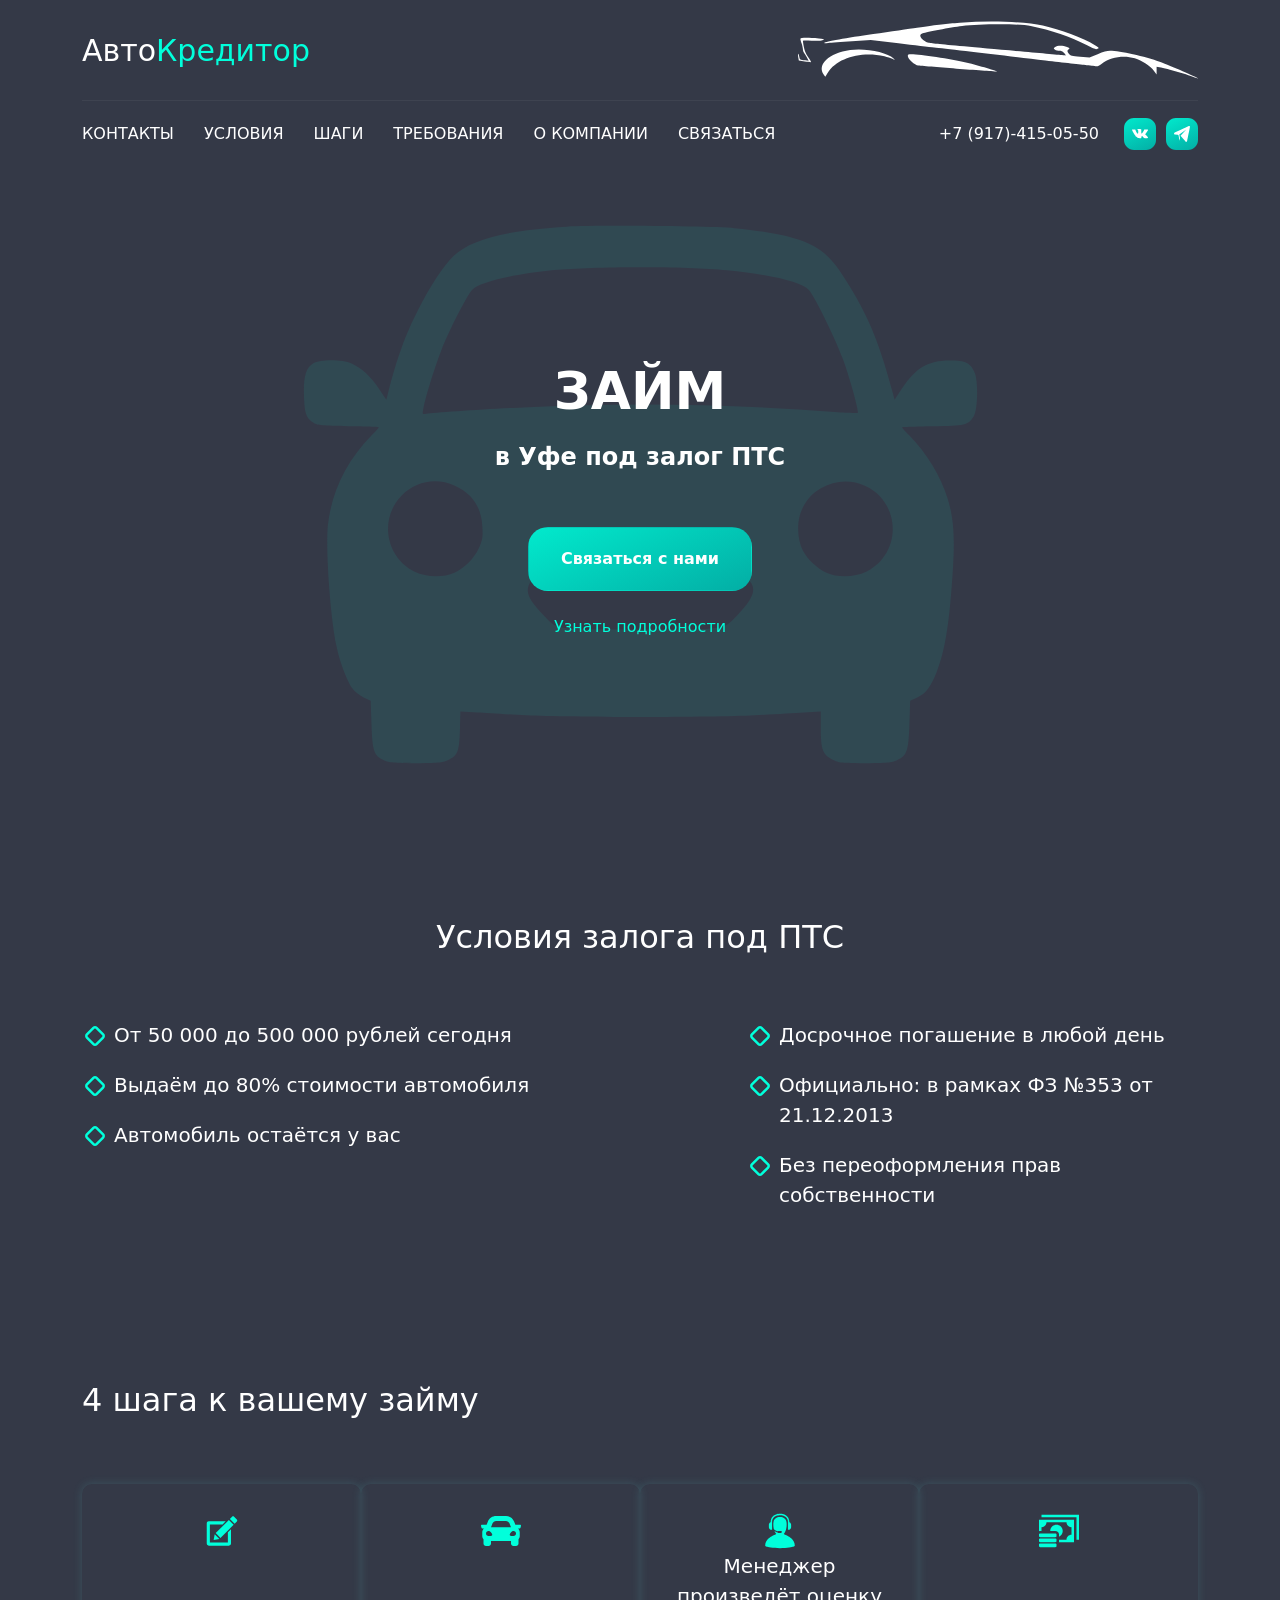
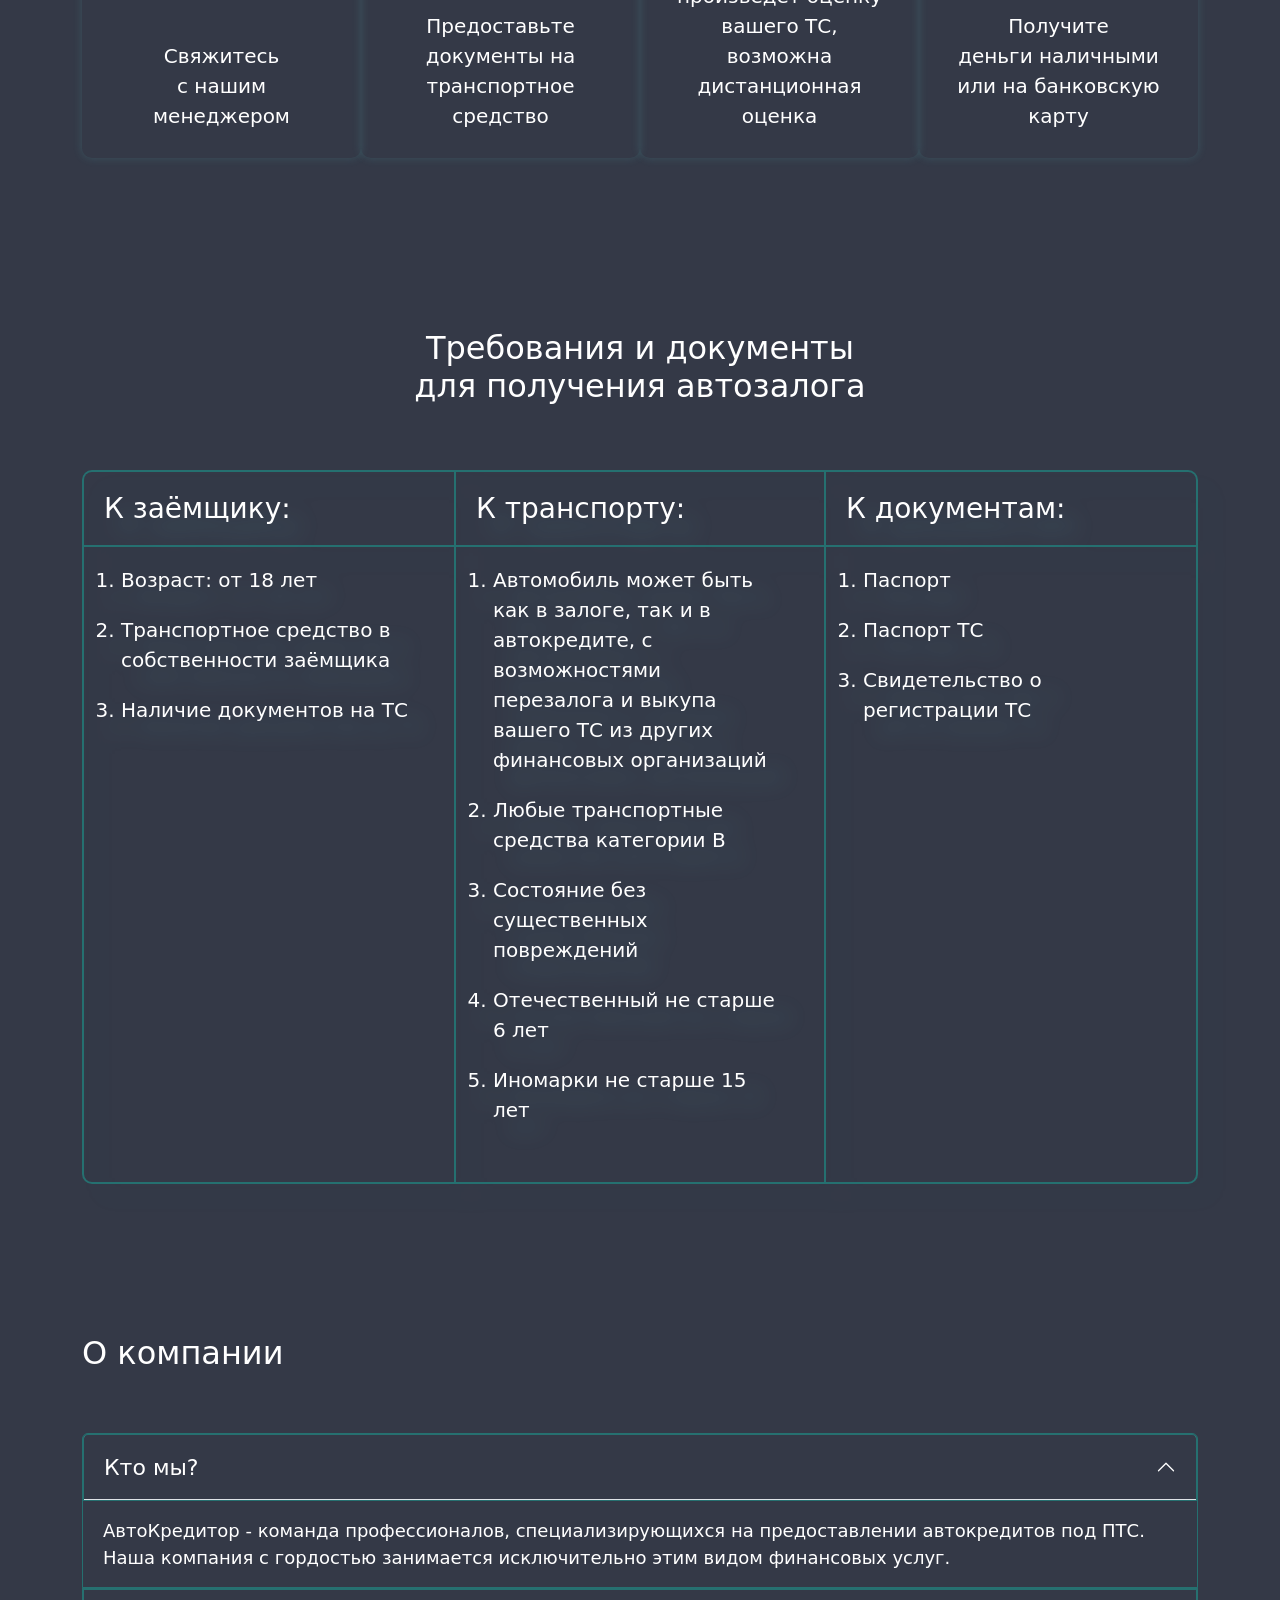
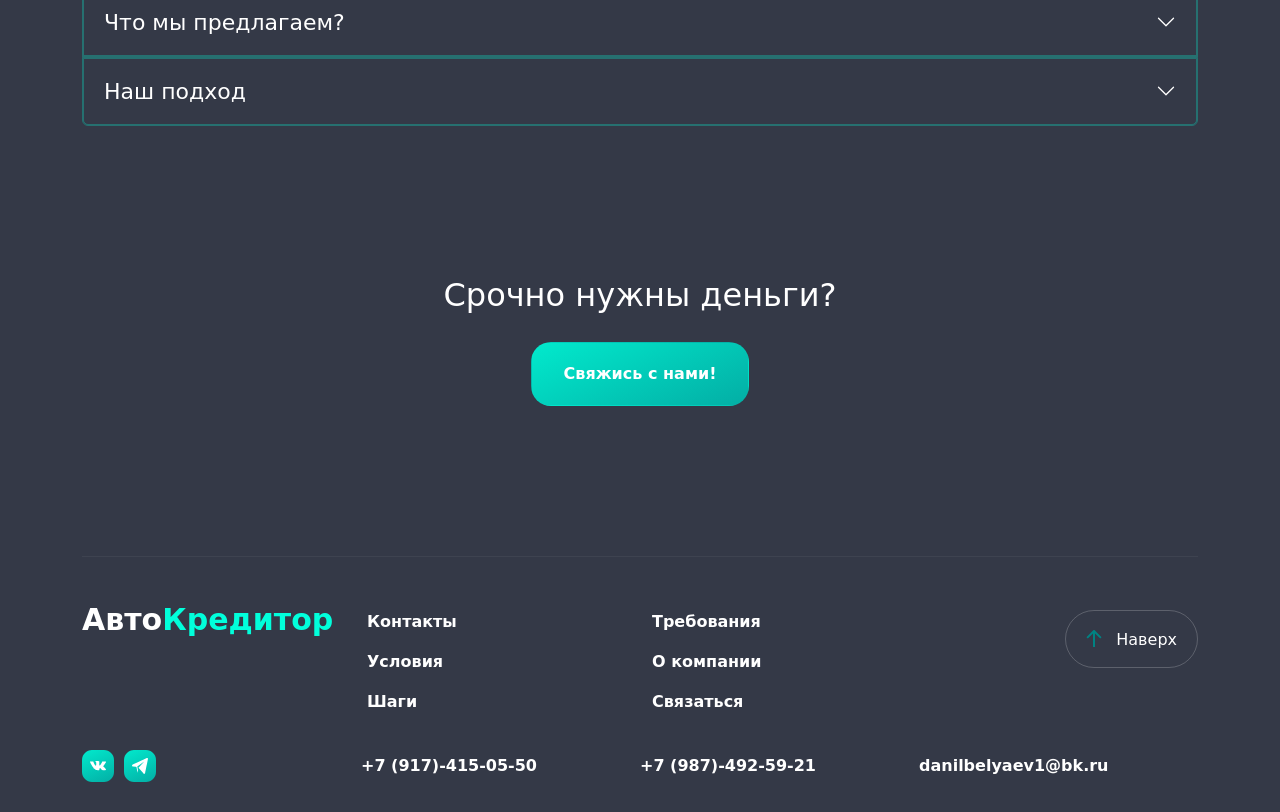
==== commit 18d49f98: "Add files via upload" ====
--- a/index.html
+++ b/index.html
@@ -1,26 +1 @@
-<!DOCTYPE html>
-<html lang="en">
-<head>
-    <meta charset="UTF-8">
-    <meta http-equiv="X-UA-Compatible" content="IE=edge">
-    <meta name="viewport" content="width=device-width, initial-scale=1.0">
-    <title>Document</title>
-    <link rel="stylesheet" href="css/style.css">
-</head>
-<body>
-    <div class="a-index">
-        <a href="about-info.html">Мы всегда рады вам помочь и ответить на любые ваши вопросы</a>
-        <a href="about.html">О нас</a>
-        <a href="cart.html">Корзина</a>
-        <a href="case.html">Кейсы</a>
-        <a href="catalog.html">Каталог</a>
-        <a href="contacts.html">Контакты</a>
-        <a href="diller.html">Партнёрам</a>
-        <a href="documentation.html">Документация</a>
-        <a href="order-proc.html">Заказ оформлен</a>
-        <a href="ordering.html">Оформление заказа</a>
-        <a href="reviews.html">Отзывы</a>
-    </div>
-
-</body>
-</html>+<!doctype html><html lang=""><head><meta charset="utf-8"><meta http-equiv="X-UA-Compatible" content="IE=edge"><meta name="viewport" content="width=device-width,initial-scale=1"><link rel="icon" href="/favicon.ico"><link rel="stylesheet" href="https://cdn.jsdelivr.net/npm/bootstrap@5.2.3/dist/css/bootstrap.min.css"><title>auto-money</title><script defer="defer" src="/js/chunk-vendors.a82bf1f1.js"></script><script defer="defer" src="/js/app.5c765165.js"></script><link href="/css/app.f2fb51eb.css" rel="stylesheet"></head><body><noscript><strong>We're sorry but auto-money doesn't work properly without JavaScript enabled. Please enable it to continue.</strong></noscript><div id="app"></div><script src="https://cdn.jsdelivr.net/npm/bootstrap@5.2.3/dist/js/bootstrap.min.js"></script></body></html>
--- a/css/app.f2fb51eb.css
+++ b/css/app.f2fb51eb.css
@@ -0,0 +1 @@
+header[data-v-0f2c9f45]{display:flex;align-items:center;justify-content:space-between}header svg[data-v-0f2c9f45]{width:400px}.title[data-v-0f2c9f45]{color:#fff;text-decoration:none;font-size:30px}.title span[data-v-0f2c9f45]{color:#01ffdb}.hamburger[data-v-0f2c9f45]{display:none}@media(max-width:991px){header .hamburger[data-v-0f2c9f45]{display:flex;flex-direction:column;width:25px;height:20px;justify-content:space-between;cursor:pointer}header .hamburger:hover span[data-v-0f2c9f45]{background:#04c5aa}header .hamburger span[data-v-0f2c9f45]{width:100%;height:2px;background:#fff}header .title[data-v-0f2c9f45]{order:2;align-self:center;position:absolute;left:50%;transform:translate(-50%)}header svg[data-v-0f2c9f45]{order:1;width:160px}header .hamburger[data-v-0f2c9f45]{order:3}}@media(max-width:767px){header[data-v-0f2c9f45]{min-height:74px}header .title[data-v-0f2c9f45]{transform:none;position:static}header svg[data-v-0f2c9f45]{display:none}}.menu[data-v-092baaeb]{justify-content:space-between;list-style:none;padding:0;margin:0;padding-top:16px;border-top:1px solid #3e4350}.menu .left[data-v-092baaeb],.menu .right[data-v-092baaeb],.menu[data-v-092baaeb]{display:flex;align-items:center}.menu .right li.number[data-v-092baaeb]{margin-right:25px}.menu .right li[data-v-092baaeb]:last-child{margin:0}.menu .right li a[data-v-092baaeb]{padding:0}.menu li[data-v-092baaeb]{border-radius:58px;height:-moz-fit-content;height:fit-content;display:flex;margin-right:10px;transition:all .2s ease}.menu li:first-child a[data-v-092baaeb]{padding-left:0}.menu li:hover a[data-v-092baaeb]{color:#01ffdb;transform:scale(1.05)}.menu li a[data-v-092baaeb]{width:100%;height:100%;padding:5px 10px;font-size:16px;color:#fff;text-decoration:none;text-transform:uppercase;transition:all .2s ease}.offcanvas[data-v-092baaeb]{background:#009393}.offcanvas .btn-close[data-v-092baaeb]{opacity:1;background:transparent url("data:image/svg+xml;charset=utf-8,%3Csvg xmlns='http://www.w3.org/2000/svg' viewBox='0 0 16 16' fill='%23fff'%3E%3Cpath d='M.293.293a1 1 0 0 1 1.414 0L8 6.586 14.293.293a1 1 0 1 1 1.414 1.414L9.414 8l6.293 6.293a1 1 0 0 1-1.414 1.414L8 9.414l-6.293 6.293a1 1 0 0 1-1.414-1.414L6.586 8 .293 1.707a1 1 0 0 1 0-1.414z'/%3E%3C/svg%3E") 50%/1em auto no-repeat}.offcanvas .offcanvas-body[data-v-092baaeb]{padding:30px;padding-top:0;display:flex;flex-direction:column}.offcanvas ul[data-v-092baaeb]{list-style:none;padding:0;margin:0;padding-bottom:20px;border-bottom:1px solid hsla(0,0%,100%,.15)}.offcanvas ul li[data-v-092baaeb]{margin-bottom:24px}.offcanvas ul li a[data-v-092baaeb]{font-weight:500;font-size:16px}.social[data-v-092baaeb]{display:flex;flex-direction:column;padding-top:20px;margin-top:auto;margin-bottom:0}.social .rowq[data-v-092baaeb]{display:flex;align-items:center}.social .rowq a[data-v-092baaeb]{margin-right:10px;margin-bottom:20px}.social a[data-v-092baaeb]{margin-bottom:7px;margin-top:16px;font-weight:500;font-size:18px}@media(max-width:991px){.menu[data-v-092baaeb]{display:none}}.btn[data-v-71bc99e4]{font-weight:600;font-size:16px;line-height:140%;padding:20px 32px;color:#fff}.btn-aqua[data-v-71bc99e4]{background:linear-gradient(155.33deg,#01ffdb -36.11%,#048086 177.53%);border-radius:20px;border-color:transparent!important;outline:none!important;display:flex;justify-content:center;align-items:center}.btn-aqua[data-v-71bc99e4]:hover{background:linear-gradient(155.33deg,#02eecc -36.11%,#03787e 177.53%)}.btn-aqua[data-v-71bc99e4]:active{background:linear-gradient(155.33deg,#04c5aa -36.11%,#03666b 177.53%)}.main-block[data-v-21aa72e5]{display:flex;flex-direction:column;align-items:center;justify-content:center;text-align:center;height:calc(100vh - 213px);background:url(/img/car-center.8be04953.svg) 50% no-repeat}.main-block h1[data-v-21aa72e5]{font-weight:700;font-size:52px;line-height:160%}.main-block h3[data-v-21aa72e5]{font-weight:700;font-size:24px;line-height:140%;margin-bottom:52px}.main-block p[data-v-21aa72e5]{font-size:34px}.main-block a[data-v-21aa72e5]{margin-top:24px;color:#01ffdb!important}h2[data-v-5da3395d]{text-align:center;margin-bottom:64px!important}.conditions-block[data-v-5da3395d]{margin-top:80px}h2[data-v-5da3395d]{margin-bottom:40px}ul[data-v-5da3395d]{list-style:none}ul li[data-v-5da3395d]{position:relative;margin-bottom:20px;font-size:20px}ul li[data-v-5da3395d]:before{content:"";display:flex;position:absolute;width:20px;height:20px;left:-29px;top:6px;background:url(/img/polygon.a6881813.svg)}.get-money-block[data-v-5da3395d]{margin-top:151px}.get-money-block ul[data-v-5da3395d]{padding:0;margin:0}.get-money-block ul li[data-v-5da3395d]{border-radius:10px;box-shadow:0 0 10px rgba(89,196,196,.2);display:flex;align-items:center;justify-content:space-between;flex-direction:column;text-align:center;padding:27px;min-height:209px;background-color:transparent;transition:background-color 0s ease,transform .2s ease}.get-money-block ul li[data-v-5da3395d]:hover{background-color:#343947;position:relative;z-index:1;transform:scale(1.05)}.get-money-block ul li p[data-v-5da3395d]{margin:0}.get-money-block ul li[data-v-5da3395d]:before{display:none}.get-money-block ul li img[data-v-5da3395d]{width:40px;height:40px}@media(max-width:767px){.row .col-5[data-v-5da3395d]{width:100%}.row .col-2[data-v-5da3395d]{display:none}.col-3[data-v-5da3395d]{width:50%!important;margin-bottom:0}.creditRequirements__reqList li[data-v-5da3395d]{font-size:12px}.getMoney__desc[data-v-5da3395d]{font-size:16px}.get-money-block ul li[data-v-5da3395d]{padding:20px 10px;padding-top:30px}}ul[data-v-7d58cca2]{list-style:none;padding:0;margin:0}#req[data-v-7d58cca2]{margin-top:151px}h2[data-v-7d58cca2]{display:flex;align-items:center;justify-content:center;text-align:center;margin-bottom:64px;width:100%}.row[data-v-7d58cca2]{filter:drop-shadow(16px 16px 10px rgba(89,196,196,.2))}.col-4[data-v-7d58cca2]{border:2px solid rgba(1,255,219,.28);padding:0}.col-4[data-v-7d58cca2]:first-child{border-radius:10px 0 0 10px;border-right:0}.col-4[data-v-7d58cca2]:last-child{border-radius:0 10px 10px 0;border-left:0}.creditRequirements__itemWrapper h3[data-v-7d58cca2]{width:100%;border-bottom:2px solid rgba(1,255,219,.28);padding:20px}.creditRequirements__reqList[data-v-7d58cca2]{padding:37px;padding-top:10px;font-size:20px}.creditRequirements__reqList li[data-v-7d58cca2]{margin-bottom:20px}@media(max-width:991px){.req .col-4[data-v-7d58cca2]{width:100%;border-radius:10px;border:2px solid rgba(1,255,219,.28);margin-bottom:10px}}@media(max-width:767px){.col-3[data-v-7d58cca2]{width:50%!important;margin-bottom:0}.creditRequirements__reqList li[data-v-7d58cca2]{font-size:16px}}h2[data-v-e9e22d34]{margin-top:150px;margin-bottom:60px}.accordion[data-v-e9e22d34]{background:transparent}.accordion-button[data-v-e9e22d34],.accordion-item[data-v-e9e22d34]{border:1px solid rgba(1,255,219,.28)}.accordion-button[data-v-e9e22d34]{background:transparent;color:#fff;font-size:22px}.accordion-item[data-v-e9e22d34]{background:transparent}.accordion-button[data-v-e9e22d34]:after{background-image:url("data:image/svg+xml;charset=utf-8,%3Csvg xmlns='http://www.w3.org/2000/svg' viewBox='0 0 16 16' fill='%23fff'%3E%3Cpath fill-rule='evenodd' d='M1.646 4.646a.5.5 0 0 1 .708 0L8 10.293l5.646-5.647a.5.5 0 0 1 .708.708l-6 6a.5.5 0 0 1-.708 0l-6-6a.5.5 0 0 1 0-.708z'/%3E%3C/svg%3E")}.bot[data-v-e9e22d34]{display:flex;align-items:center;justify-content:center;flex-direction:column}.bot h2[data-v-e9e22d34]{margin-bottom:28px}.accordion-body[data-v-e9e22d34]{font-size:18px}footer[data-v-299efb6a]{margin-top:150px;border-top:1px solid #3e4350;padding:40px 0 30px 0}footer .logo[data-v-299efb6a]{text-decoration:none;color:#fff;font-size:30px!important;margin-top:0!important}footer .logo span[data-v-299efb6a]{color:#01ffdb}footer .col-3[data-v-299efb6a]{display:flex;flex-direction:column}footer .col-3 a[data-v-299efb6a]{font-size:16px;font-weight:600;margin-bottom:16px}footer .col-3 a[data-v-299efb6a]:first-child{margin-top:13px}footer .col-3 .footer-btn-top[data-v-299efb6a]{border:1px solid hsla(0,0%,100%,.2);border-radius:40px;padding:16px;font-weight:600;display:flex;justify-content:center;align-items:center;width:-moz-fit-content;width:fit-content;height:-moz-fit-content;height:fit-content;cursor:pointer;color:#fff;text-decoration:none;background-color:transparent;padding-right:20px;margin-left:auto;margin-right:0}footer .col-3 .footer-btn-top h6[data-v-299efb6a]{margin-bottom:0}footer .col-3 .footer-btn-top svg[data-v-299efb6a]{margin-right:10px}.row.social[data-v-299efb6a]{display:flex;width:100%;align-items:center;margin-top:20px}.row.social .col-3[data-v-299efb6a]{display:flex;flex-direction:row;align-items:center}.row.social .col-3 a[data-v-299efb6a]{margin-right:10px!important;margin-bottom:0;margin-top:0}@media(max-width:991px){a svg path[data-v-299efb6a]:first-child{fill:#04c5aa!important}.row.social .col-3[data-v-299efb6a]{width:50%;margin-bottom:10px}.row.social .col-3[data-v-299efb6a]:nth-child(2),.row.social .col-3[data-v-299efb6a]:nth-child(4){justify-content:flex-end}}@media(max-width:575px){.col-3[data-v-299efb6a]:first-child{order:1}.col-3[data-v-299efb6a]:nth-child(2){order:4}.col-3:nth-child(2) .col-3 a[data-v-299efb6a]{display:flex;justify-content:flex-end}.col-3[data-v-299efb6a]:nth-child(3){order:3}.col-3[data-v-299efb6a]:nth-child(4){order:2}.col-3[data-v-299efb6a]{width:50%}.row.social .col-3[data-v-299efb6a]{width:100%;justify-content:flex-start!important}footer .col-3 .footer-btn-top[data-v-299efb6a]{padding-right:16px}footer .col-3 .footer-btn-top svg[data-v-299efb6a]{margin:0}footer .col-3 .footer-btn-top h6[data-v-299efb6a]{display:none}}[data-v-3413504f]{color:#000}* a[data-v-3413504f]{color:#04c5aa!important}.modal-content[data-v-3413504f]{border:1px solid rgba(0,0,0,.2);border-radius:.3rem;background:#f9f8fb}.modal-content .mini-title[data-v-3413504f]{color:#bcbcbc}.modal-content .row[data-v-3413504f]{margin-bottom:10px}.modal-content a[data-v-3413504f]{font-size:20px}.modal-content .flex[data-v-3413504f]{display:flex;align-items:center}.modal-content .flex a[data-v-3413504f]{margin-right:10px}.col-6.social[data-v-3413504f]{display:flex;align-items:flex-end;justify-content:flex-end}.col-6.social a[data-v-3413504f]{margin-right:10px}.btn[data-v-3413504f]{padding:10px 29px;border-radius:10px}@media(max-width:575px){.col-6[data-v-3413504f]{width:100%}.col-6.social[data-v-3413504f]{justify-content:flex-start;margin-top:10px}.col-6.social a:hover svg path[data-v-3413504f]:first-child{fill:#03666b}.col-6.social a svg path[data-v-3413504f]:first-child{fill:#04c5aa}}*{transition:all .2s ease;color:#fff}* img{max-width:100%}body{background:#343947;color:#fff}body::-webkit-scrollbar{display:none}body a{transition:all .2s ease;color:#fff!important;text-decoration:none}body a:hover{color:#01ffdb!important}body a:hover span{color:#fff!important}
